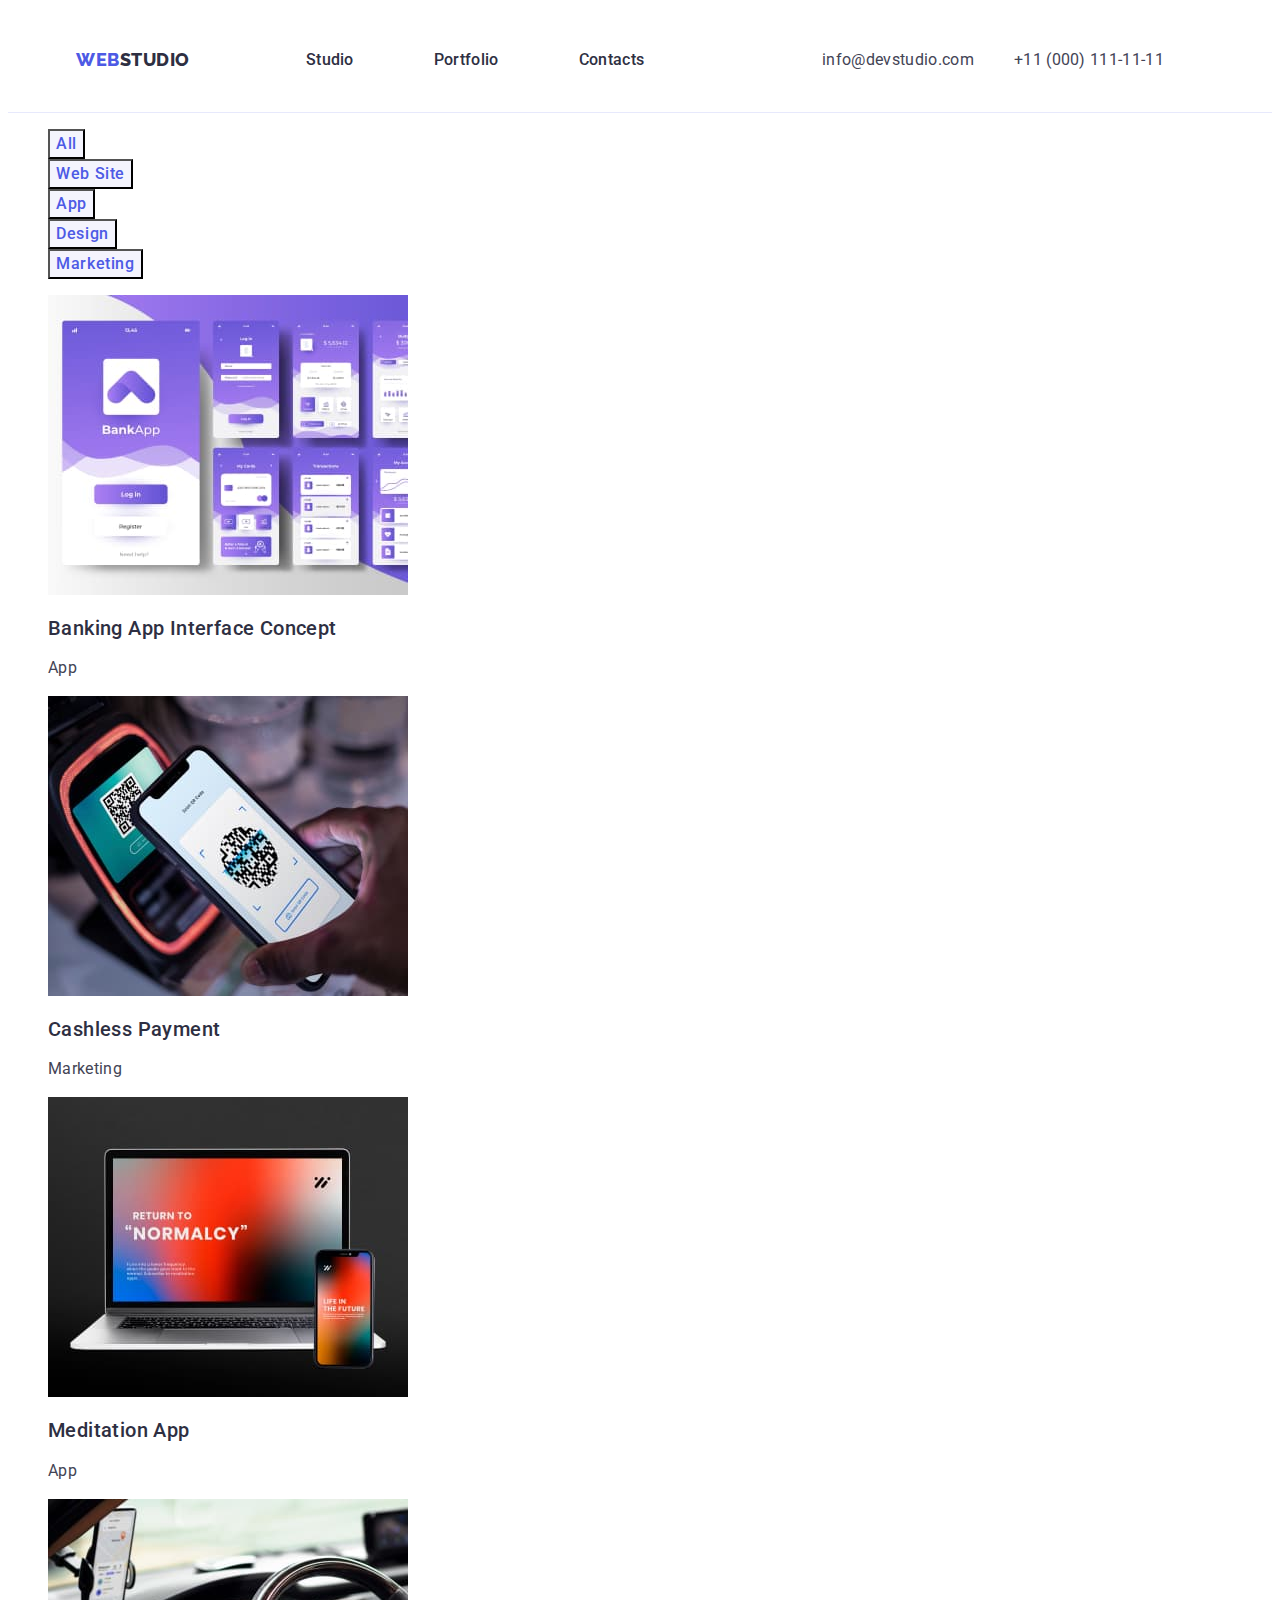
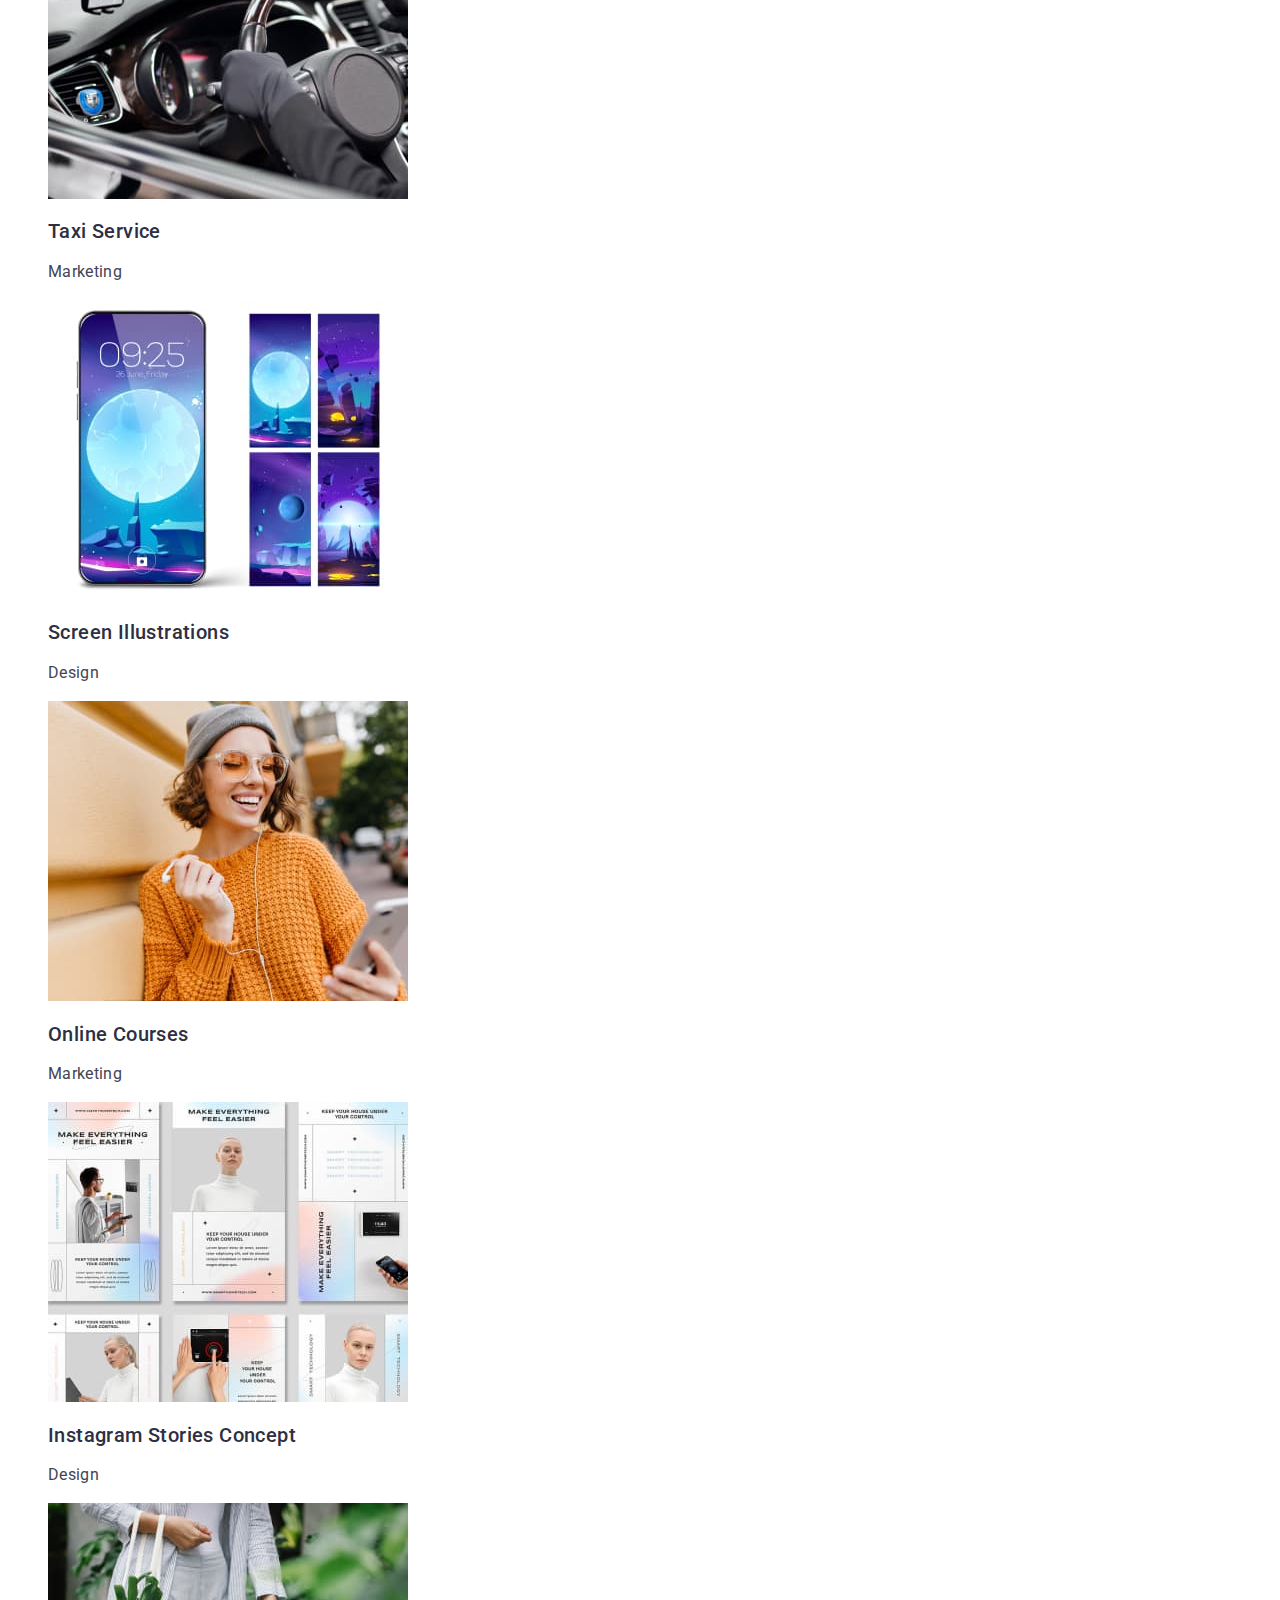
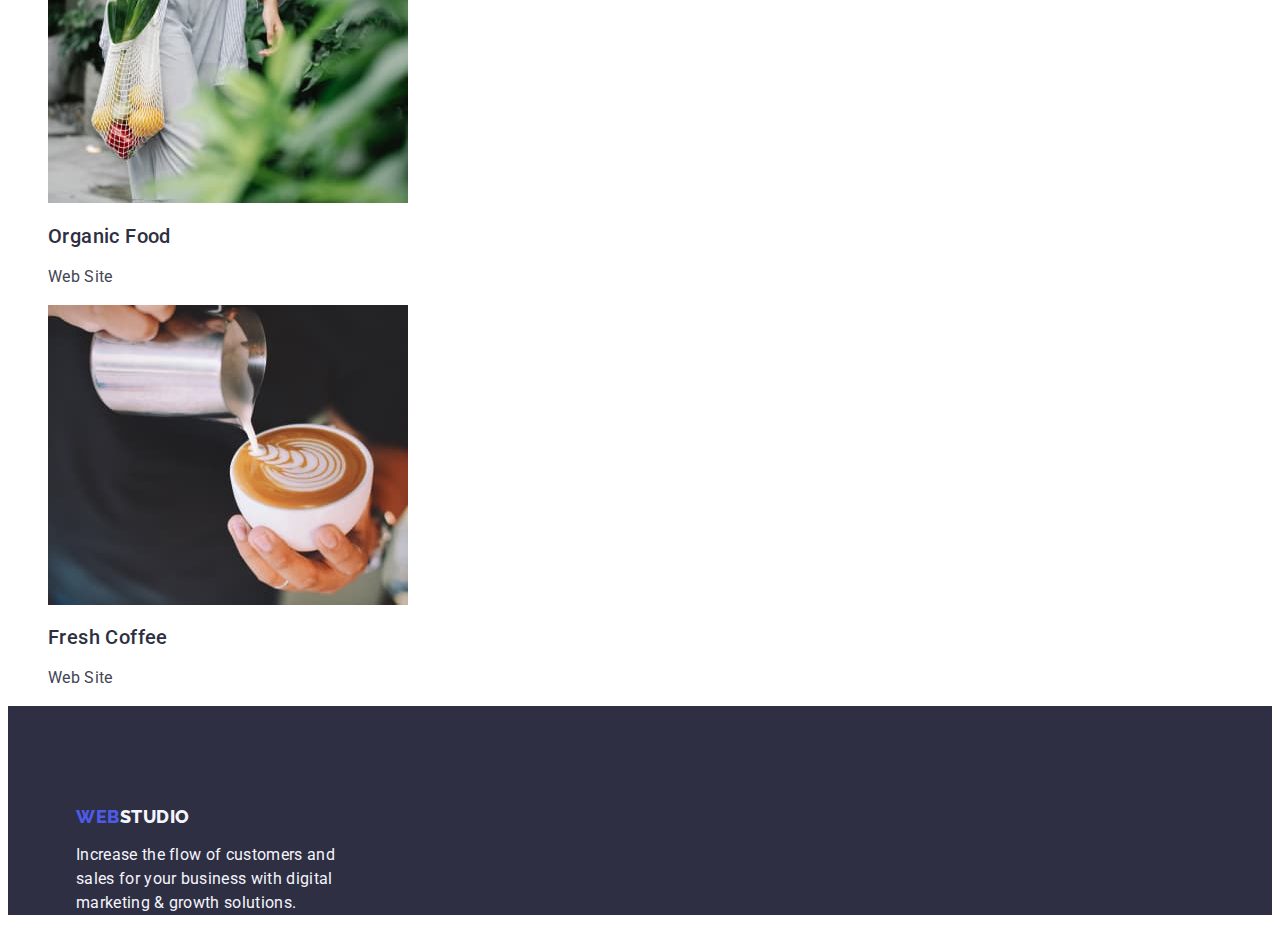
==== portfolio.html @ ca42ccff "main udp" ====
<!DOCTYPE html>
<html lang="en">
  <head>
    <meta charset="UTF-8" />
    <meta http-equiv="X-UA-Compatible" content="IE=edge" />
    <meta name="viewport" content="width=device-width, initial-scale=1.0" />
    <title>Document</title>
    <!-- Font sizes -->
    <link rel="preconnect" href="https://fonts.googleapis.com" />
    <link rel="preconnect" href="https://fonts.gstatic.com" crossorigin />
    <link
      href="https://fonts.googleapis.com/css2?family=Montserrat:wght@400;700&family=Raleway:wght@800&family=Roboto:wght@400;500;700&display=swap"
      rel="stylesheet"
    />

    <link rel="stylesheet" href="./css/styles.css" />
  </head>
  <body>
    <!-- Header -->
    <header class="header">
      <div class="header-container container">
        <nav class="menu-nav list">
          <a class="logo link" href="./index.html"> Web<span class="logo-header">Studio</span></a>
          <ul class="header-list list">
            <li class="header-nav-item">
              <a class="header-menu-link link" href="./index.html">Studio</a>
            </li>
            <li class="header-nav-item">
              <a class="header-menu-link link" href="./portfolio.html">Portfolio</a>
            </li>
            <li class="header-nav-item">
              <a class="header-menu-link link" href="">Contacts</a>
            </li>
          </ul>
        </nav>
        <address class="address">
          <ul class="address-list list">
            <li class="contact-item">
              <a class="header-link link" href="mailto:info@devstudio.com">info@devstudio.com</a>
            </li>
            <li class="contact-item">
              <a class="header-link link" href="tel:+110001111111">+11 (000) 111-11-11</a>
            </li>
          </ul>
        </address>
      </div>
    </header>
    <!-- Filters -->
    <main>
      <section class="filters">
        <h1 hidden>Filters Portfolio</h1>
        <ul class="button-list list">
          <li><button class="filer-button" type="button">All</button></li>
          <li><button class="filer-button" type="button">Web Site</button></li>
          <li><button class="filer-button" type="button">App</button></li>
          <li><button class="filer-button" type="button">Design</button></li>
          <li><button class="filer-button" type="button">Marketing</button></li>
        </ul>

        <ul class="portfolio list">
          <li class="portfolio link">
            <a class="portfolio-item link">
              <img src="./images/portfolio/banking.jpg" alt="banking" width="360" height="300" />
              <h2 class="about-header">Banking App Interface Concept</h2>
              <p class="body-text">App</p>
            </a>
          </li>
          <li class="portfolio link">
            <a class="portfolio-item link">
              <img src="./images/portfolio/cashless.jpg" alt="cashless" width="360" height="300" />
              <h2 class="about-header">Cashless Payment</h2>
              <p class="body-text">Marketing</p>
            </a>
          </li>
          <li class="portfolio link">
            <a class="portfolio-item link">
              <img src="./images/portfolio/meditation.jpg" alt="meditation" width="360" height="300" />
              <h2 class="about-header">Meditation App</h2>
              <p class="body-text">App</p>
            </a>
          </li>
          <li class="portfolio link">
            <a class="portfolio-item link">
              <img src="./images/portfolio/taxi1.jpg" alt="taxi" width="360" height="300" />
              <h2 class="about-header">Taxi Service</h2>
              <p class="body-text">Marketing</p>
            </a>
          </li>
          <li class="portfolio link">
            <a class="portfolio-item link">
              <img src="./images/portfolio/screen1.jpg" alt="screen" width="360" height="300" />
              <h2 class="about-header">Screen Illustrations</h2>
              <p class="body-text">Design</p>
            </a>
          </li>
          <li class="portfolio link">
            <a class="portfolio-item link">
              <img src="./images/portfolio/online1.jpg" alt="onliine" width="360" height="300" />
              <h2 class="about-header">Online Courses</h2>
              <p class="body-text">Marketing</p>
            </a>
          </li>
          <li class="portfolio link">
            <a class="portfolio-item link">
              <img src="./images/portfolio/instagram1.jpg" alt="instagram" width="360" height="300" />
              <h2 class="about-header">Instagram Stories Concept</h2>
              <p class="body-text">Design</p>
            </a>
          </li>
          <li class="portfolio link">
            <a class="portfolio-item link">
              <img src="./images/portfolio/organic1.jpg" alt="organic" width="360" height="300" />
              <h2 class="about-header">Organic Food</h2>
              <p class="body-text">Web Site</p>
            </a>
          </li>
          <li class="portfolio link">
            <a class="portfolio-item link">
              <img src="./images/portfolio/fresh1.jpg" alt="fresh" width="360" height="300" />
              <h2 class="about-header">Fresh Coffee</h2>
              <p class="body-text">Web Site</p>
            </a>
          </li>
        </ul>
      </section>
    </main>
    <!-- Footer -->
    <footer class="page-footer">
      <div class="container">
        <a class="logo link" href="./index.html"> Web<span class="logo-footer">Studio</span></a>
        <p class="footer-text">
          Increase the flow of customers and sales for your business with digital marketing & growth solutions.
        </p>
      </div>
    </footer>
  </body>
</html>
---- css/styles.css ----
:root {
  /* Fonts */

  /* Colors */
  --ctas-links-color: #4d5ae5;
  --ctas-color: #404bbf;
  --overlays-color: #2e2f42;
  --valid-fields-color: #31d0aa;
  --body-text-color: #434455;
  --helper-text-color: #8e8f99;
  --subtle-background-color: #e7e9fc;
  --color-cloud: #f4f4fd;
  --background-color: #ffffff;
  --modal-background-color: #fcfcfc;

  /* Others */
}

body {
  font-family: "Roboto", sans-serif;
  color: #434455;
  background-color: #ffffff;
}

*,
*::before,
*::after {
  box-sizing: border-box;
  
.container {
  width: 1158px;
  padding-left: 15px;
  padding-right: 15px;
  margin: 0 auto;
}

/* Header styles */

.header {
  border-bottom: 1px solid #e7e9fc;
}

.header-container {
  display: flex;
  align-items: center;
}
/* .visually-hidden {
  position: absolute;
  width: 1px;
  height: 1px;
  margin: -1px;
  border: 0;
  padding: 0;

  white-space: nowrap;
  clip-path: inset(100%);
  clip: rect(0 0 0 0);
  overflow: hidden;
} */

.header-list {
  list-style: none;
  display: flex;
  gap: 40px;
}
.header-nav-item {
  padding-top: 24px;
  padding-bottom: 24px;
  margin-right: 40px;
}
.contact-item {
  padding-top: 24px;
  padding-bottom: 24px;
  margin-right: 40px;
}
/* .address-list {
  list-style: none;
} */
.link {
  text-decoration: none;
}

.header-link:hover,
.header-link:focus {
  color: var(--ctas-color);
}

.header-nav-item .header-menu-link:hover,
.header-nav-item .header-menu-link:focus {
  color: var(--ctas-color);
}

.address .address-list {
  list-style: none;
  color: var(--overlays-color);
  display: flex;
}

.address {
  font-style: normal;
}

.header-link {
  font-family: "Roboto";
  font-style: normal;
  font-weight: 400;
  font-size: 16px;
  line-height: 1.5;
  letter-spacing: 0.02em;
  color: var(--body-text-color);
}

.logo-header {
  color: var(--overlays-color);
  font-family: "Raleway";
  font-weight: 800;
  font-size: 18px;
  line-height: 1.17;
  letter-spacing: 0.03em;
  text-transform: uppercase;
}
.logo {
  font-family: "Raleway";
  font-weight: 800;
  font-size: 18px;
  line-height: 1.17;
  letter-spacing: 0.03em;
  text-transform: uppercase;
  color: var(--ctas-links-color);
  margin-right: 76px;
}

.header-menu-link {
  font-family: "Roboto";
  font-style: normal;
  font-weight: 500;
  font-size: 16px;
  line-height: 1.5;
  letter-spacing: 0.02em;
  color: var(--overlays-color);
}
.menu-nav {
  list-style: none;
  display: flex;
  margin-right: auto;
  align-items: center;
}
.header-menu-link {
  text-decoration: none;
}
/* Main */

.main-section {
  background: var(--overlays-color);
  padding: 188px 0;
  align-items: center;
}

.main-title {
  color: var(--background-color);
  font-family: var(--font-family);
  font-style: normal;
  font-weight: 700;
  font-size: 56px;
  line-height: 1.07;
  text-align: center;
  letter-spacing: 0.02em;
  max-width: 496px;
  margin-left: auto;
  margin-right: auto;
  margin-bottom: 48px;
}
.button-order {
  cursor: pointer;
  color: var(--background-color);
  background: var(--ctas-links-color);
  font-family: "Roboto", sans-serif;
  font-weight: 500;
  font-size: 16px;
  line-height: 1.5;
  align-items: center;
  letter-spacing: 0.04em;
  max-width: 169px;
  height: 56px;
  border-radius: 4px;
  display: block;
  border: none;
  margin: 0 auto;
  }

.button-order:hover,
.button-order:focus {
  color: var(--background-color);
  background-color: var(--ctas-color);
}

/* About styles */
.about-list {
  list-style: none;
}

.link {
  text-decoration: none;
}

.about-header {
  color: var(--overlays-color);
  font-size: 20px;
  font-family: "Roboto";
  font-weight: 500;
  font-style: normal;
  line-height: 1.2;
  text-transform: capitalize;
  letter-spacing: 0.02em;
}

.body-text {
  color: var(--body-text-color);
  font-size: 16px;
  font-family: "Roboto";
  font-weight: 400;
  font-style: normal;
  line-height: 1.5;
  letter-spacing: 0.02em;
}
.main-title {
  font-size: 56px;
  font-family: "Roboto";
  font-weight: 700;
  font-style: normal;
  line-height: 1.07;
  letter-spacing: 0.02em;
  text-decoration: none;
  text-transform: none;
  text-align: center;
}
.doing {
  color: var(--overlays-color);
  font-size: 36px;
  font-family: "Roboto";
  font-weight: 700;
  font-style: normal;
  line-height: 1.11;
  letter-spacing: 0.02em;
  text-align: center;
  text-decoration: none;
  text-transform: capitalize;
}
.team-title {
  color: var(--overlays-color);
  font-family: "Roboto";
  font-style: normal;
  font-weight: 700;
  font-size: 36px;
  line-height: 1.11;
  text-align: center;
  letter-spacing: 0.02em;
  text-transform: capitalize;
}
.team-header {
  color: var(--overlays-color);
  font-family: "Roboto";
  font-style: normal;
  font-weight: 500;
  font-size: 20px;
  line-height: 1.2;
  text-align: center;
  letter-spacing: 0.02em;
}
.team-list-card {
  background-color: var(--background-color);
}
.team-body-text {
  color: var(--body-text-color);
  font-size: 16px;
  font-family: "Roboto";
  font-weight: 400;
  font-style: normal;
  line-height: 1.5;
  letter-spacing: 0.02em;
  text-align: center;
}

.team {
  background-color: var(--color-cloud);
}
.doing-list {
  list-style: none;
}
.team-list {
  list-style: none;
  background: var(--background-color);
}
.button-list {
  list-style: none;
}
.portfolio-list {
  list-style: none;
}

/* Main Portfolio */

.filer-button {
  color: var(--ctas-links-color);
  background-color: var(--color-cloud);
  font-family: var(--font-family);
  font-style: normal;
  font-weight: 500;
  font-size: 16px;
  line-height: 1.5;
  text-align: center;
  letter-spacing: 0.04em;
  cursor: pointer;
}

.filer-button:hover,
.filer-button:focus {
  color: var(--background-color);
  background-color: var(--ctas-color);
}

.portfolio {
  list-style: none;
  text-decoration: none;
}

.about-header {
  color: var(--overlays-color);
  font-size: 20px;
  font-family: "Roboto";
  font-weight: 500;
  font-style: normal;
  line-height: 1.2;
  text-transform: capitalize;
  letter-spacing: 0.02em;
}
/* Footer styles */
.page-footer {
  background: var(--overlays-color);
  padding-top: 100px;
}
.logo link {
  text-decoration: none;
  display: inline-block;
  margin-bottom: 16px;
}
.logo-footer {
  color: var(--color-cloud);
  font-family: "Raleway", sans-serif;
  font-style: normal;
  font-weight: 800;
  font-size: 18px;
  line-height: 1.17;
  align-items: center;
  letter-spacing: 0.03em;
  text-transform: uppercase;
  text-decoration: none;
}
.logo {
  color: var(--ctas-links-color);
  font-family: "Raleway", sans-serif;
  font-style: normal;
  font-weight: 800;
  font-size: 18px;
  line-height: 1.17;
  align-items: center;
  letter-spacing: 0.03em;
  text-transform: uppercase;
  text-decoration: none;
}
.footer-text {
  color: var(--color-cloud);
  font-family: "Roboto";
  font-style: normal;
  font-weight: 400;
  font-size: 16px;
  line-height: 1.5;
  letter-spacing: 0.02em;
  text-decoration: none;
  max-width: 264px;
}
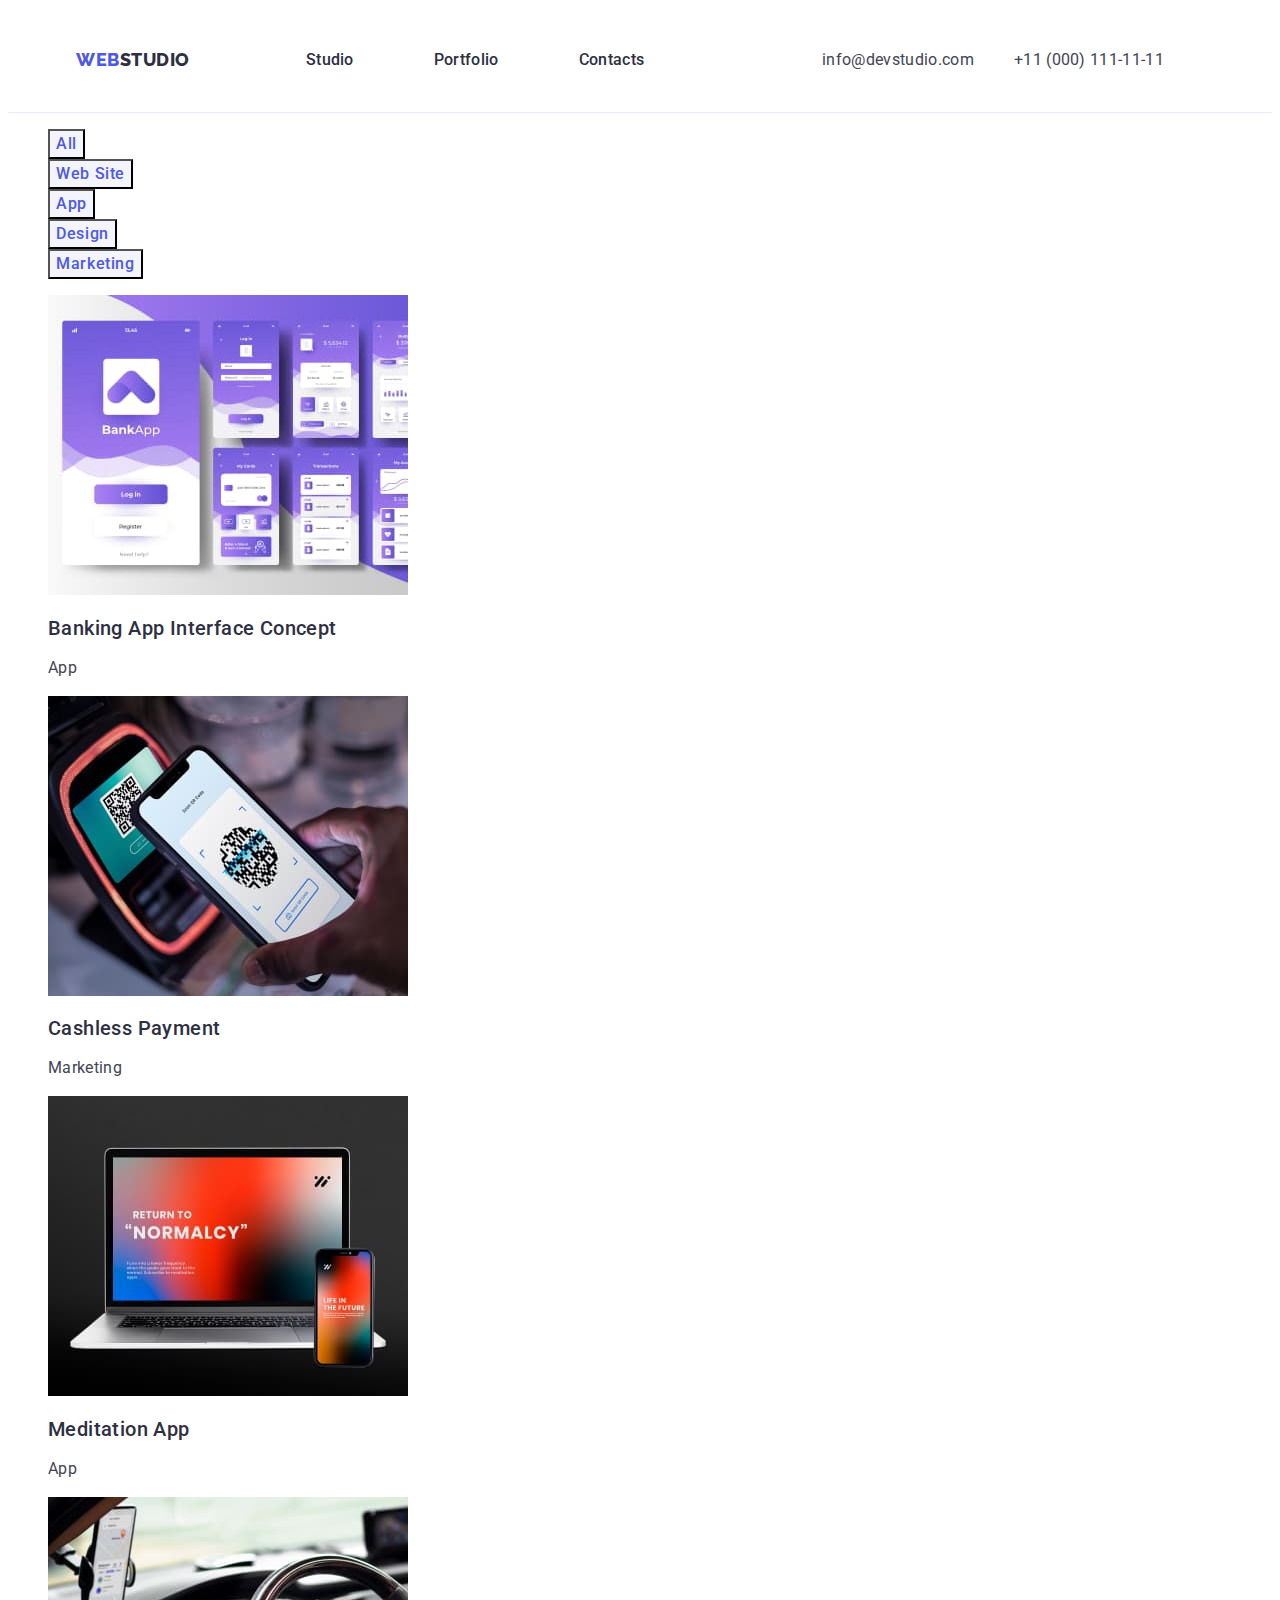
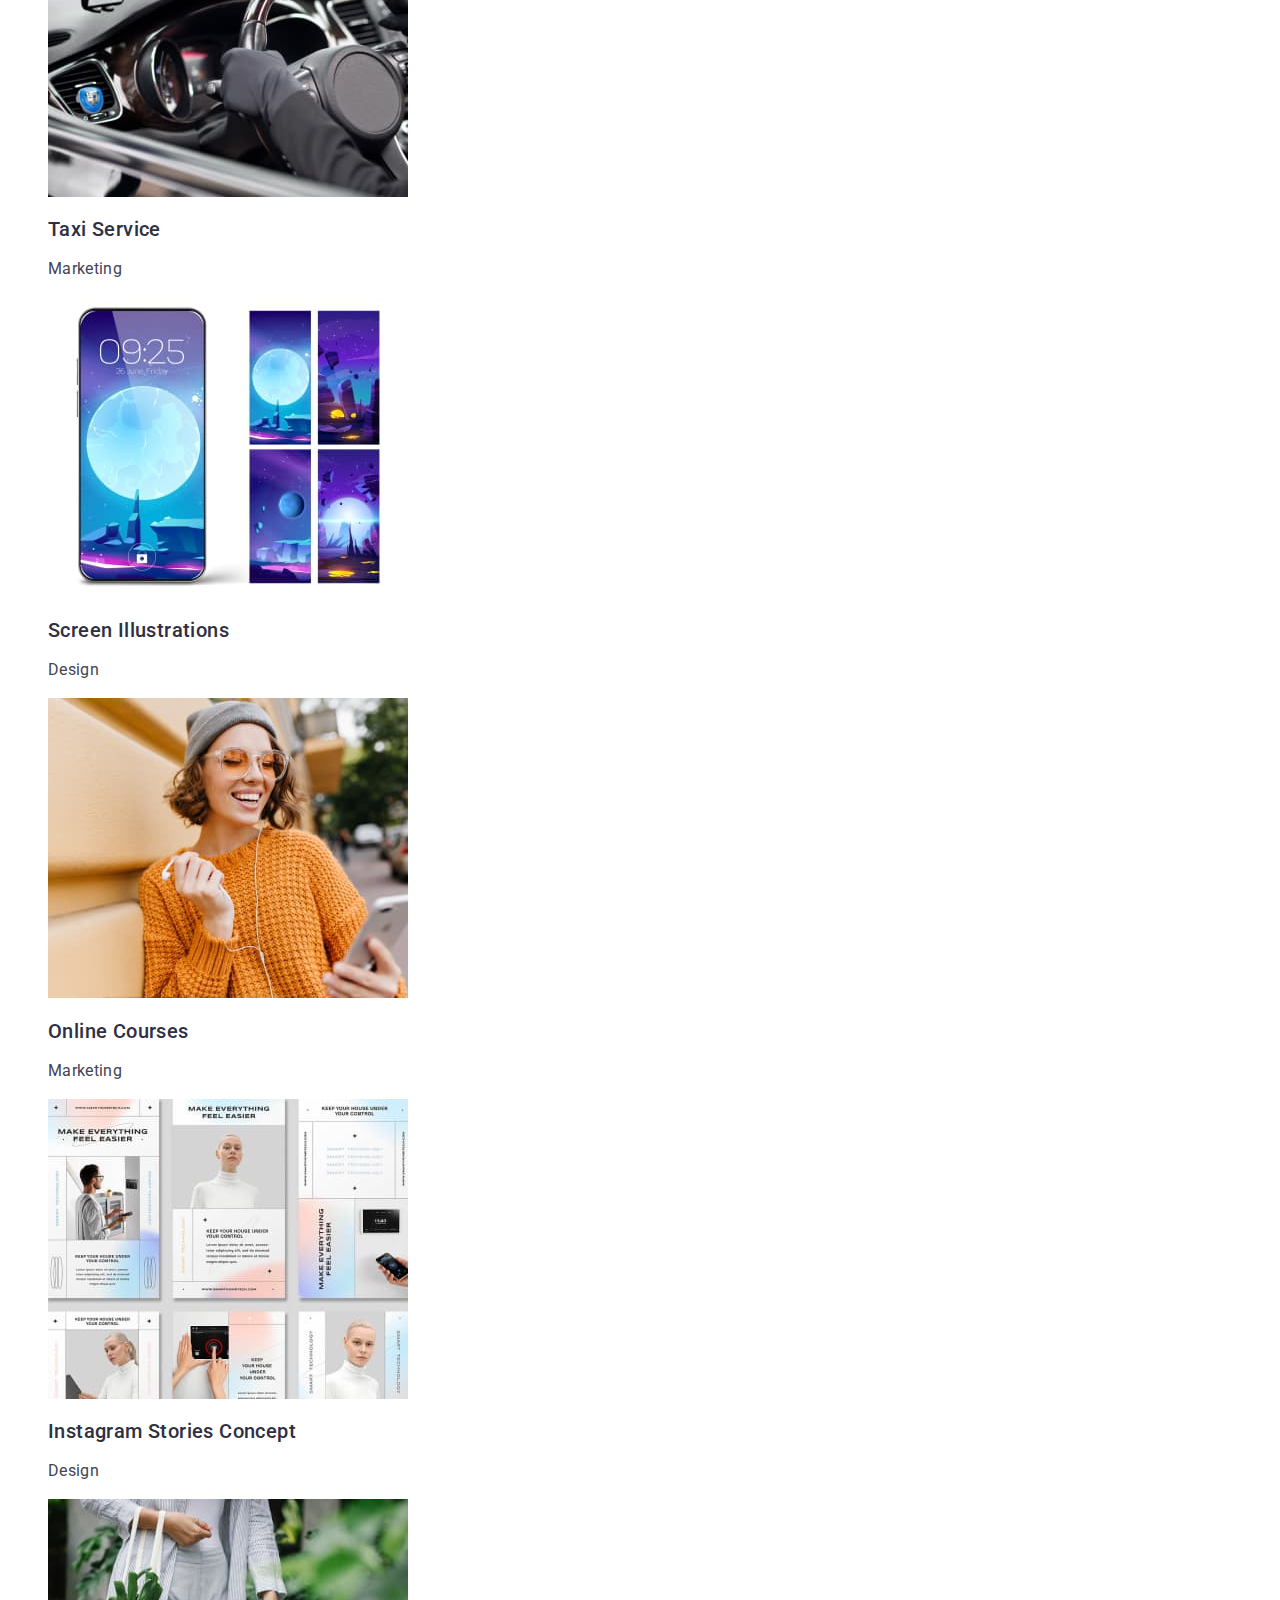
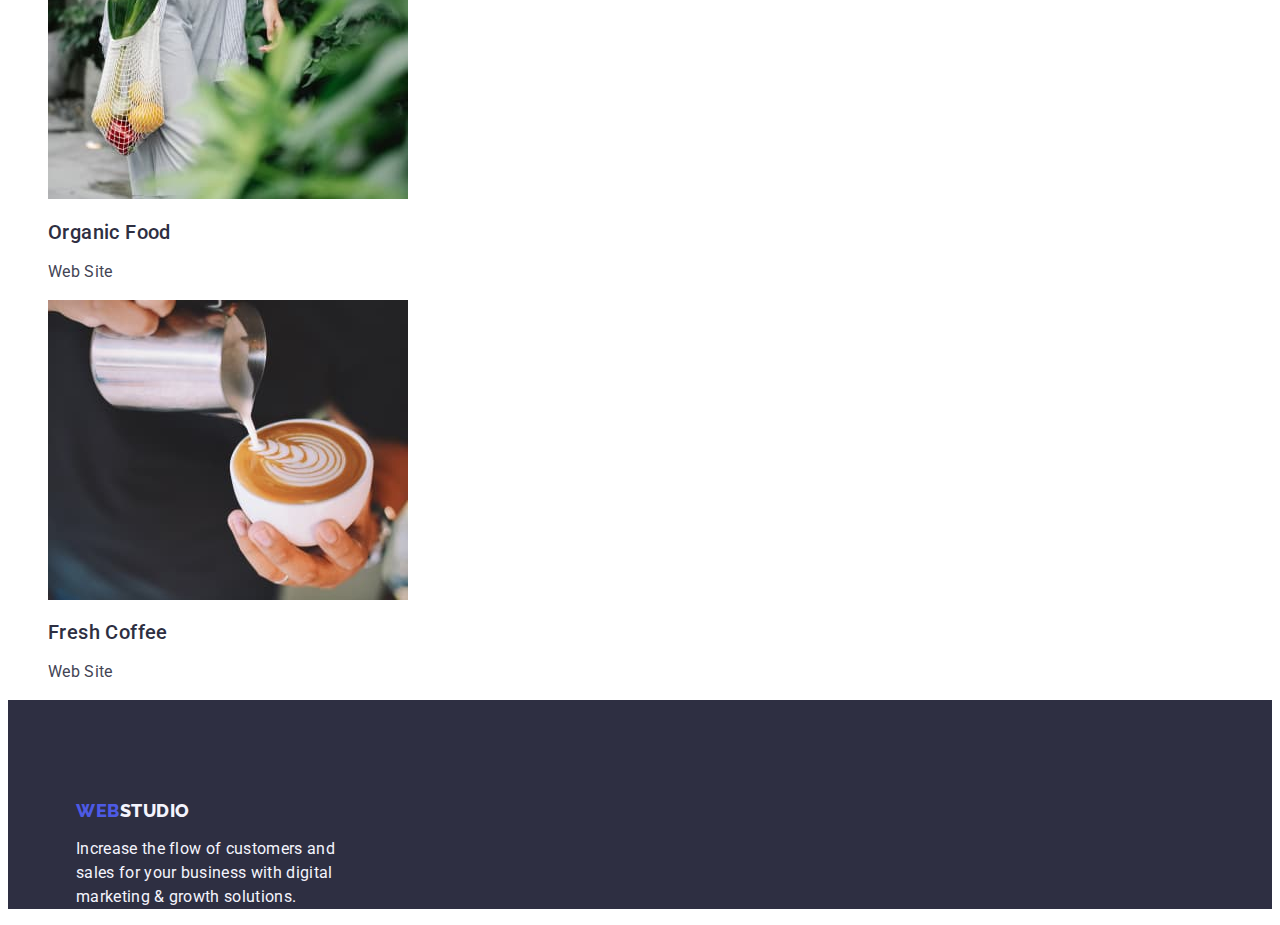
==== commit 5bd67640: "index upd" ====
--- a/portfolio.html
+++ b/portfolio.html
@@ -5,6 +5,7 @@
     <meta http-equiv="X-UA-Compatible" content="IE=edge" />
     <meta name="viewport" content="width=device-width, initial-scale=1.0" />
     <title>Document</title>
+    <link rel="stylesheet" href="node_modules/modern-normalize/modern-normalize.css" />
     <!-- Font sizes -->
     <link rel="preconnect" href="https://fonts.googleapis.com" />
     <link rel="preconnect" href="https://fonts.gstatic.com" crossorigin />
--- a/css/styles.css
+++ b/css/styles.css
@@ -26,7 +26,8 @@
 *::before,
 *::after {
   box-sizing: border-box;
-  
+}
+
 .container {
   width: 1158px;
   padding-left: 15px;
@@ -180,13 +181,13 @@
   line-height: 1.5;
   align-items: center;
   letter-spacing: 0.04em;
-  max-width: 169px;
+  min-width: 169px;
   height: 56px;
   border-radius: 4px;
   display: block;
   border: none;
   margin: 0 auto;
-  }
+}
 
 .button-order:hover,
 .button-order:focus {
@@ -195,8 +196,21 @@
 }
 
 /* About styles */
+
+.about {
+  padding: 120px 0;
+  align-items: center;
+}
+
 .about-list {
   list-style: none;
+  display: flex;
+  gap: 24px;
+  align-items: center;
+}
+
+.about-link {
+  width: calc ((100%-72px)/4);
 }
 
 .link {
@@ -212,6 +226,7 @@
   line-height: 1.2;
   text-transform: capitalize;
   letter-spacing: 0.02em;
+  margin-bottom: 8px;
 }
 
 .body-text {
@@ -234,18 +249,7 @@
   text-transform: none;
   text-align: center;
 }
-.doing {
-  color: var(--overlays-color);
-  font-size: 36px;
-  font-family: "Roboto";
-  font-weight: 700;
-  font-style: normal;
-  line-height: 1.11;
-  letter-spacing: 0.02em;
-  text-align: center;
-  text-decoration: none;
-  text-transform: capitalize;
-}
+
 .team-title {
   color: var(--overlays-color);
   font-family: "Roboto";
@@ -270,6 +274,7 @@
 .team-list-card {
   background-color: var(--background-color);
 }
+
 .team-body-text {
   color: var(--body-text-color);
   font-size: 16px;
@@ -283,10 +288,46 @@
 
 .team {
   background-color: var(--color-cloud);
+  padding: 120px 0;
+  align-items: center;
+}
+.team-list {
+  display: flex;
+  gap: 24px;
+}
+
+/* Doing section */
+.doing {
+  padding: 120px 0;
+  align-items: center;
+}
+
+.doing-title {
+  color: var(--overlays-color);
+  font-size: 36px;
+  font-family: "Roboto";
+  font-weight: 700;
+  font-style: normal;
+  line-height: 1.11;
+  letter-spacing: 0.02em;
+  text-align: center;
+  text-decoration: none;
+  text-transform: capitalize;
+  align-items: center;
 }
 .doing-list {
   list-style: none;
-}
+  display: flex;
+  gap: 24px;
+  align-items: center;
+}
+
+.doing-link {
+  width: calc ((100%-72px)/3);
+}
+
+/* Our Team section */
+
 .team-list {
   list-style: none;
   background: var(--background-color);
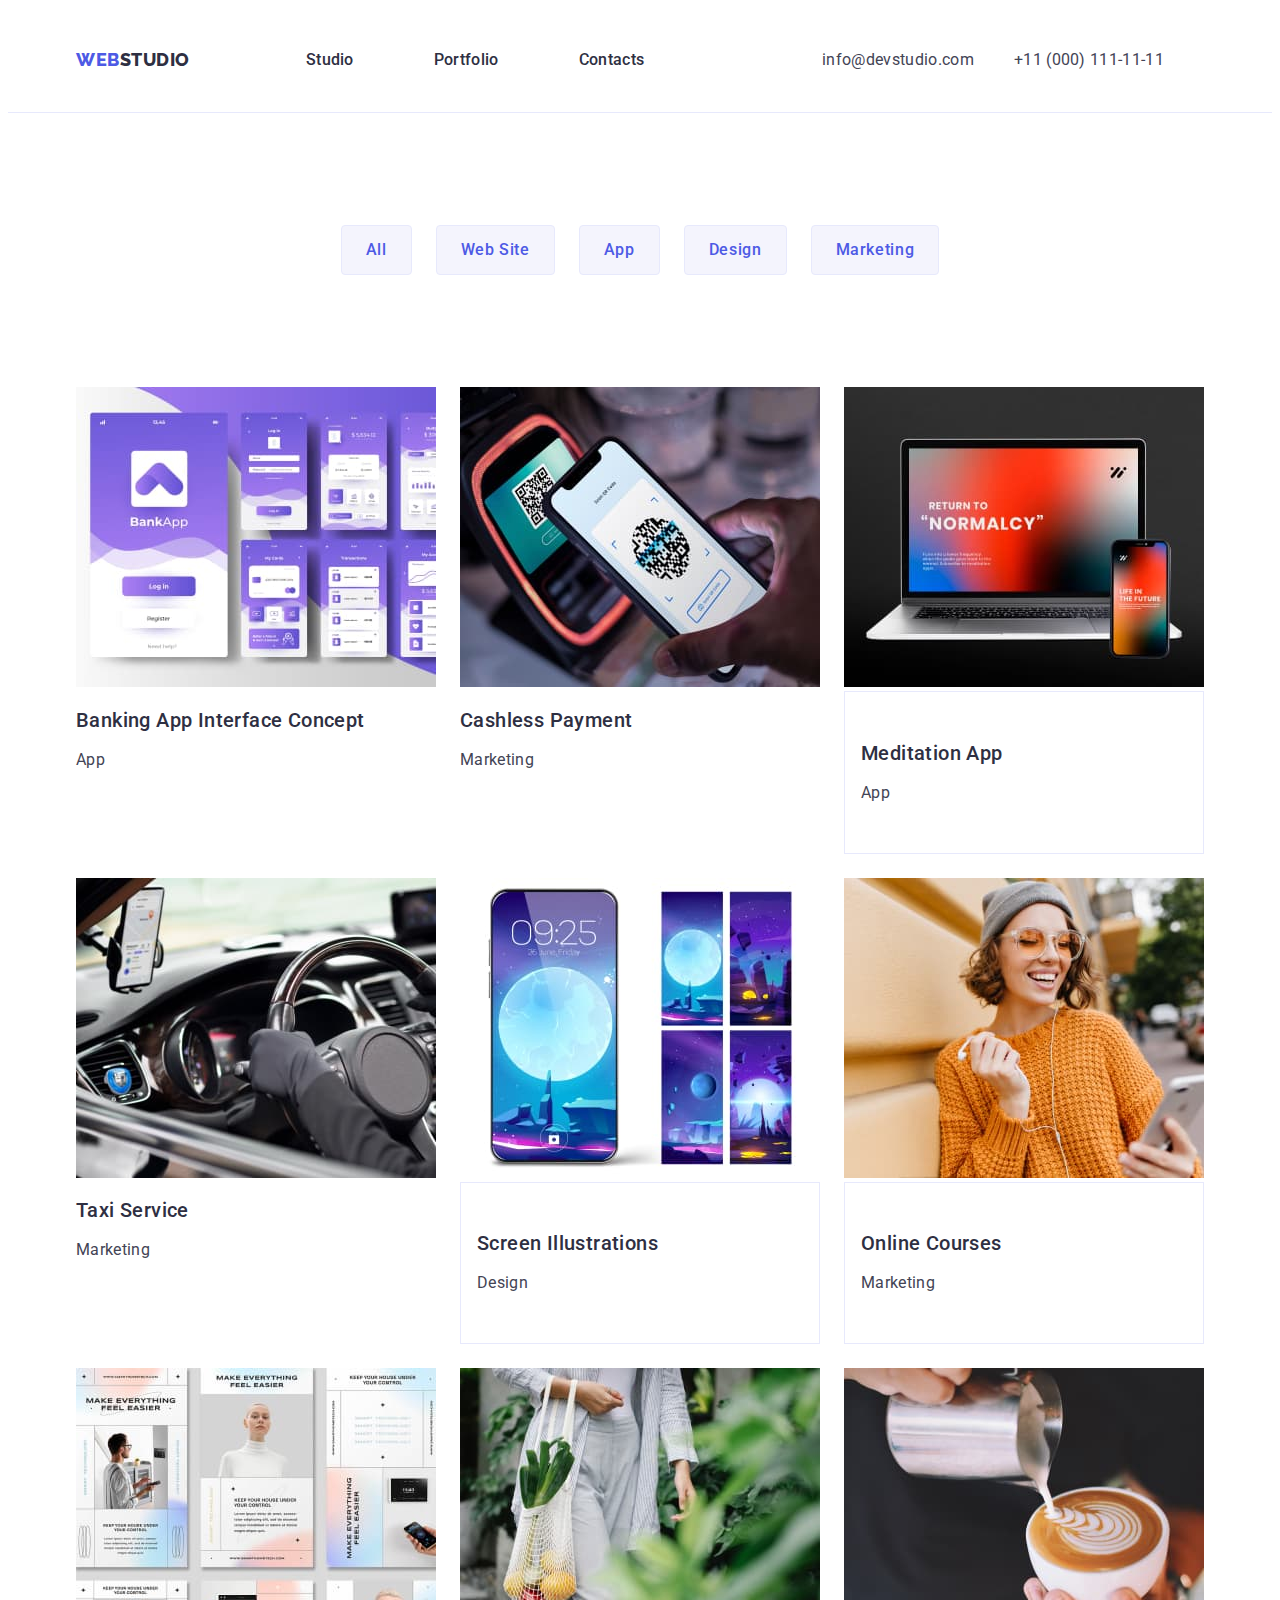
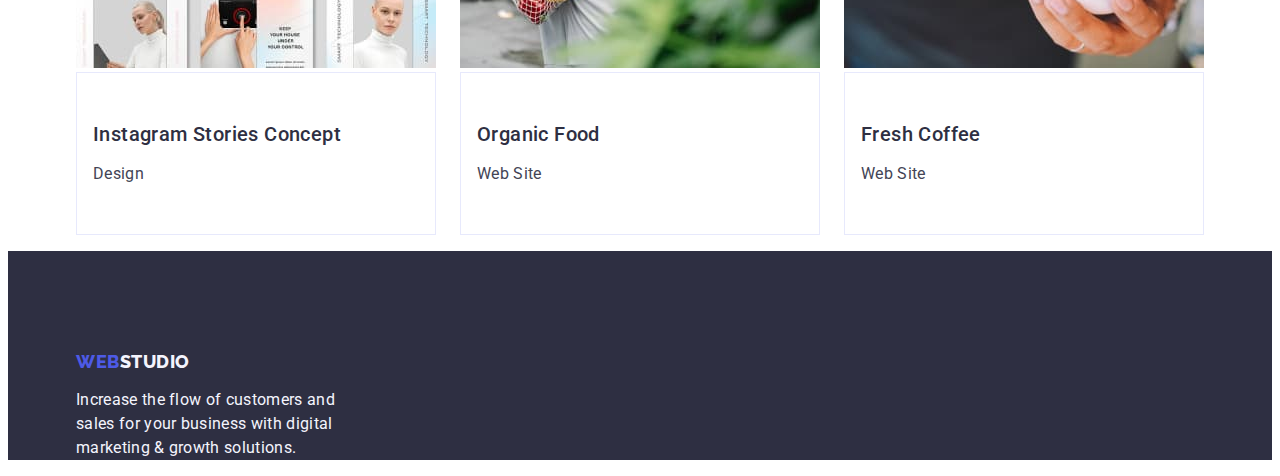
==== commit c3102de4: "portfolio upd" ====
--- a/portfolio.html
+++ b/portfolio.html
@@ -49,80 +49,99 @@
     <!-- Filters -->
     <main>
       <section class="filters">
-        <h1 hidden>Filters Portfolio</h1>
-        <ul class="button-list list">
-          <li><button class="filer-button" type="button">All</button></li>
-          <li><button class="filer-button" type="button">Web Site</button></li>
-          <li><button class="filer-button" type="button">App</button></li>
-          <li><button class="filer-button" type="button">Design</button></li>
-          <li><button class="filer-button" type="button">Marketing</button></li>
-        </ul>
-
-        <ul class="portfolio list">
-          <li class="portfolio link">
-            <a class="portfolio-item link">
-              <img src="./images/portfolio/banking.jpg" alt="banking" width="360" height="300" />
-              <h2 class="about-header">Banking App Interface Concept</h2>
-              <p class="body-text">App</p>
-            </a>
-          </li>
-          <li class="portfolio link">
-            <a class="portfolio-item link">
-              <img src="./images/portfolio/cashless.jpg" alt="cashless" width="360" height="300" />
-              <h2 class="about-header">Cashless Payment</h2>
-              <p class="body-text">Marketing</p>
-            </a>
-          </li>
-          <li class="portfolio link">
-            <a class="portfolio-item link">
-              <img src="./images/portfolio/meditation.jpg" alt="meditation" width="360" height="300" />
-              <h2 class="about-header">Meditation App</h2>
-              <p class="body-text">App</p>
-            </a>
-          </li>
-          <li class="portfolio link">
-            <a class="portfolio-item link">
-              <img src="./images/portfolio/taxi1.jpg" alt="taxi" width="360" height="300" />
-              <h2 class="about-header">Taxi Service</h2>
-              <p class="body-text">Marketing</p>
-            </a>
-          </li>
-          <li class="portfolio link">
-            <a class="portfolio-item link">
-              <img src="./images/portfolio/screen1.jpg" alt="screen" width="360" height="300" />
-              <h2 class="about-header">Screen Illustrations</h2>
-              <p class="body-text">Design</p>
-            </a>
-          </li>
-          <li class="portfolio link">
-            <a class="portfolio-item link">
-              <img src="./images/portfolio/online1.jpg" alt="onliine" width="360" height="300" />
-              <h2 class="about-header">Online Courses</h2>
-              <p class="body-text">Marketing</p>
-            </a>
-          </li>
-          <li class="portfolio link">
-            <a class="portfolio-item link">
-              <img src="./images/portfolio/instagram1.jpg" alt="instagram" width="360" height="300" />
-              <h2 class="about-header">Instagram Stories Concept</h2>
-              <p class="body-text">Design</p>
-            </a>
-          </li>
-          <li class="portfolio link">
-            <a class="portfolio-item link">
-              <img src="./images/portfolio/organic1.jpg" alt="organic" width="360" height="300" />
-              <h2 class="about-header">Organic Food</h2>
-              <p class="body-text">Web Site</p>
-            </a>
-          </li>
-          <li class="portfolio link">
-            <a class="portfolio-item link">
-              <img src="./images/portfolio/fresh1.jpg" alt="fresh" width="360" height="300" />
-              <h2 class="about-header">Fresh Coffee</h2>
-              <p class="body-text">Web Site</p>
-            </a>
-          </li>
-        </ul>
+        <div class="container">
+          <h1 hidden>Filters Portfolio</h1>
+          <ul class="button-list list">
+            <li><button class="filter-button" type="button">All</button></li>
+            <li><button class="filter-button" type="button">Web Site</button></li>
+            <li><button class="filter-button" type="button">App</button></li>
+            <li><button class="filter-button" type="button">Design</button></li>
+            <li><button class="filter-button" type="button">Marketing</button></li>
+          </ul>
+          <div class="project-cards">
+            <ul class="portfolio-list">
+              <li class="portfolio link">
+                <a class="portfolio-item link">
+                  <img src="./images/portfolio/banking.jpg" alt="banking" width="360" height="300" />
+                  <div>
+                    <h2 class="about-header">Banking App Interface Concept</h2>
+                    <p class="body-text">App</p>
+                  </div>
+                </a>
+              </li>
+              <li class="portfolio link">
+                <a class="portfolio-item link">
+                  <img src="./images/portfolio/cashless.jpg" alt="cashless" width="360" height="300" />
+                  <div>
+                    <h2 class="about-header">Cashless Payment</h2>
+                    <p class="body-text">Marketing</p>
+                  </div>
+                </a>
+              </li>
+              <li class="portfolio link">
+                <a class="portfolio-item link">
+                  <img src="./images/portfolio/meditation.jpg" alt="meditation" width="360" height="300" />
+                  <div class="portfolio-project-content">
+                    <h2 class="about-header">Meditation App</h2>
+                    <p class="body-text">App</p>
+                  </div>
+                </a>
+              </li>
+              <li class="portfolio link">
+                <a class="portfolio-item link">
+                  <img src="./images/portfolio/taxi1.jpg" alt="taxi" width="360" height="300" />
+                  <h2 class="about-header">Taxi Service</h2>
+                  <p class="body-text">Marketing</p>
+                </a>
+              </li>
+              <li class="portfolio link">
+                <a class="portfolio-item link">
+                  <img src="./images/portfolio/screen1.jpg" alt="screen" width="360" height="300" />
+                  <div class="portfolio-project-content">
+                    <h2 class="about-header">Screen Illustrations</h2>
+                    <p class="body-text">Design</p>
+                  </div>
+                </a>
+              </li>
+              <li class="portfolio link">
+                <a class="portfolio-item link">
+                  <img src="./images/portfolio/online1.jpg" alt="onliine" width="360" height="300" />
+                  <div class="portfolio-project-content">
+                    <h2 class="about-header">Online Courses</h2>
+                    <p class="body-text">Marketing</p>
+                  </div>
+                </a>
+              </li>
+              <li class="portfolio link">
+                <a class="portfolio-item link">
+                  <img src="./images/portfolio/instagram1.jpg" alt="instagram" width="360" height="300" />
+                  <div class="portfolio-project-content">
+                    <h2 class="about-header">Instagram Stories Concept</h2>
+                    <p class="body-text">Design</p>
+                  </div>
+                </a>
+              </li>
+              <li class="portfolio link">
+                <a class="portfolio-item link">
+                  <img src="./images/portfolio/organic1.jpg" alt="organic" width="360" height="300" />
+                  <div class="portfolio-project-content">
+                    <h2 class="about-header">Organic Food</h2>
+                    <p class="body-text">Web Site</p>
+                  </div>
+                </a>
+              </li>
+              <li class="portfolio link">
+                <a class="portfolio-item link">
+                  <img src="./images/portfolio/fresh1.jpg" alt="fresh" width="360" height="300" />
+                  <div class="portfolio-project-content">
+                    <h2 class="about-header">Fresh Coffee</h2>
+                    <p class="body-text">Web Site</p>
+                  </div>
+                </a>
+              </li>
+            </ul>
+          </div>
+        </div>
       </section>
     </main>
     <!-- Footer -->
--- a/css/styles.css
+++ b/css/styles.css
@@ -334,14 +334,30 @@
 }
 .button-list {
   list-style: none;
+  display: flex;
+  flex-direction: row;
+  justify-content: center;
+  padding: 96px;
+  gap: 24px;
 }
 .portfolio-list {
   list-style: none;
+  display: flex;
+  flex-wrap: wrap;
+  flex-direction: row;
+  align-items: flex-start;
+  padding: 0px;
+  gap: 24px;
 }
 
 /* Main Portfolio */
 
-.filer-button {
+.project-cards {
+  margin: 0 auto;
+  width: 1158px;
+}
+
+.filter-button {
   color: var(--ctas-links-color);
   background-color: var(--color-cloud);
   font-family: var(--font-family);
@@ -352,10 +368,21 @@
   text-align: center;
   letter-spacing: 0.04em;
   cursor: pointer;
-}
-
-.filer-button:hover,
-.filer-button:focus {
+  display: flex;
+  flex-direction: row;
+  justify-content: center;
+  align-items: center;
+  padding: 12px 24px;
+  border: 1px solid #e7e9fc;
+  border-radius: 4px;
+}
+
+.filter-button:not(:last-child) {
+  margin-right: 24px;
+}
+
+.filter-button:hover,
+.filter-button:focus {
   color: var(--background-color);
   background-color: var(--ctas-color);
 }
@@ -363,6 +390,11 @@
 .portfolio {
   list-style: none;
   text-decoration: none;
+}
+
+.portfolio-project-content {
+  padding: 32px 16px;
+  border: 1px solid var(--subtle-background-color);
 }
 
 .about-header {
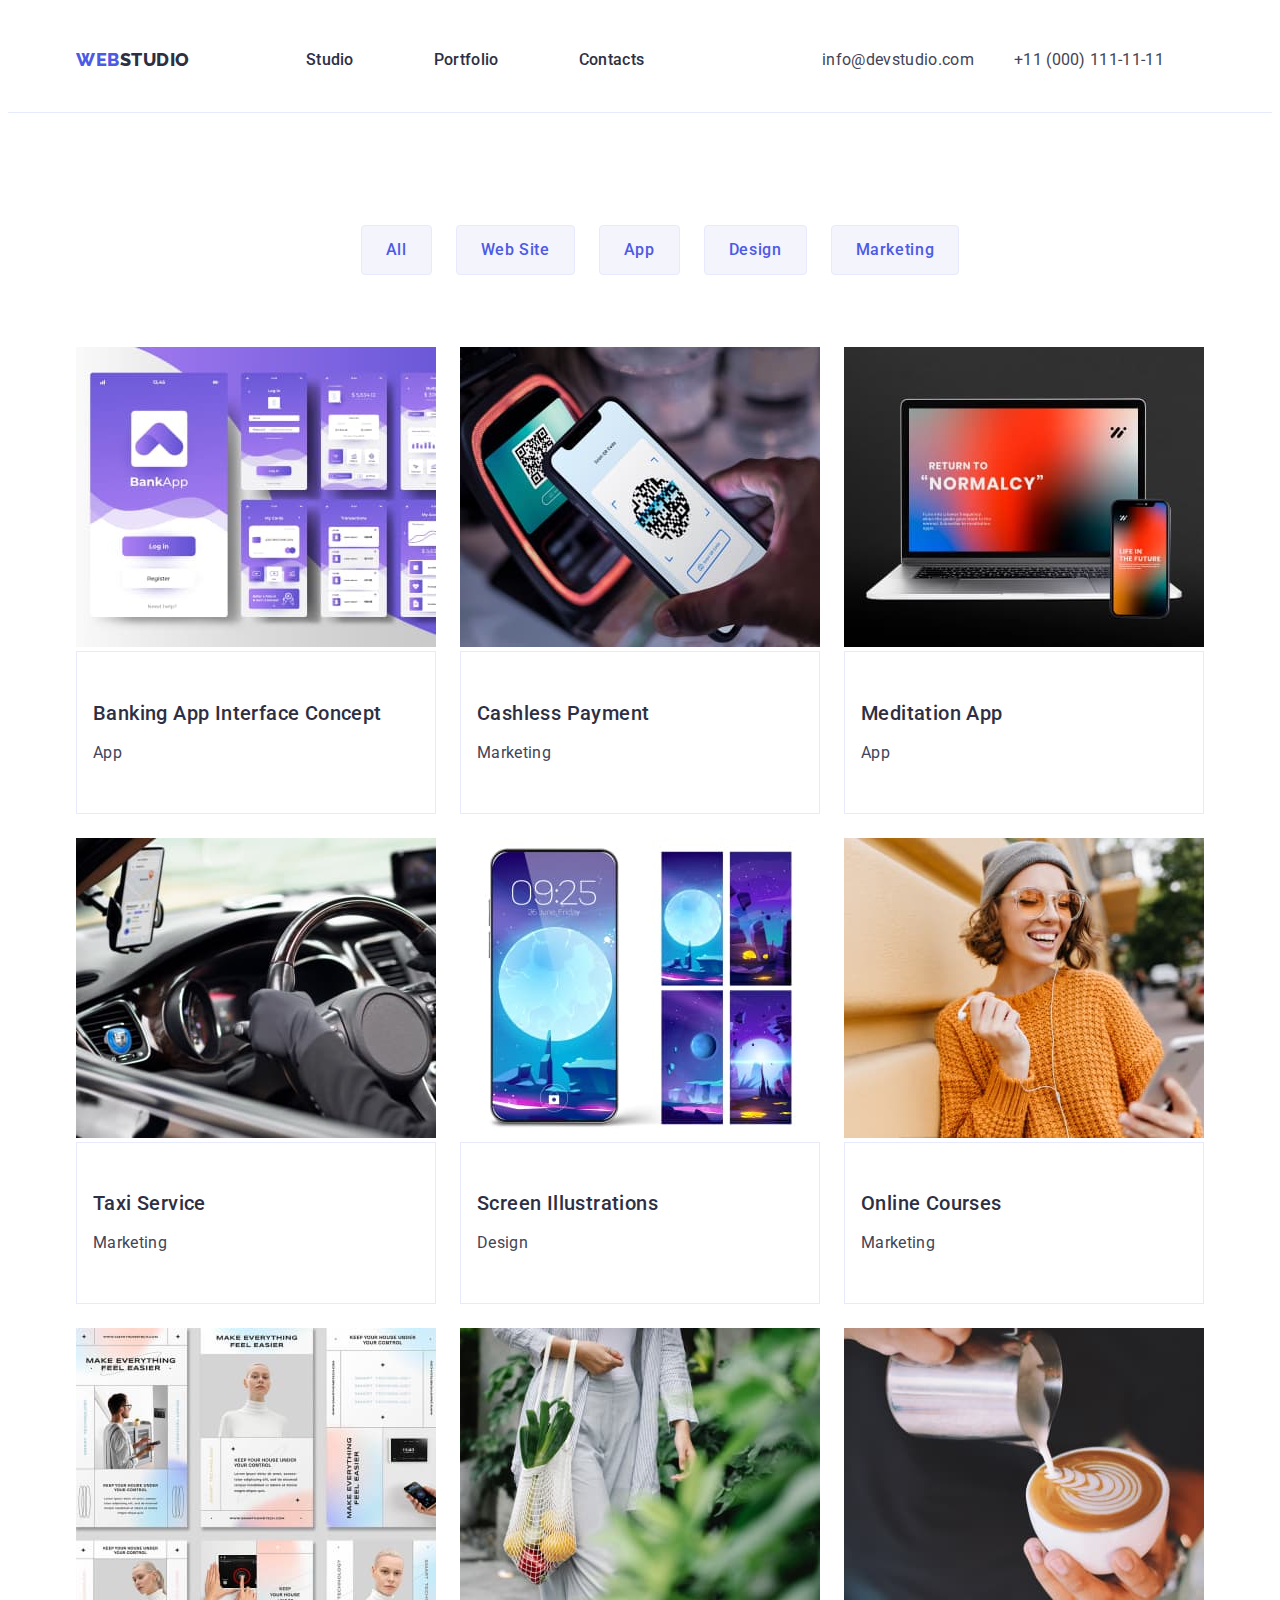
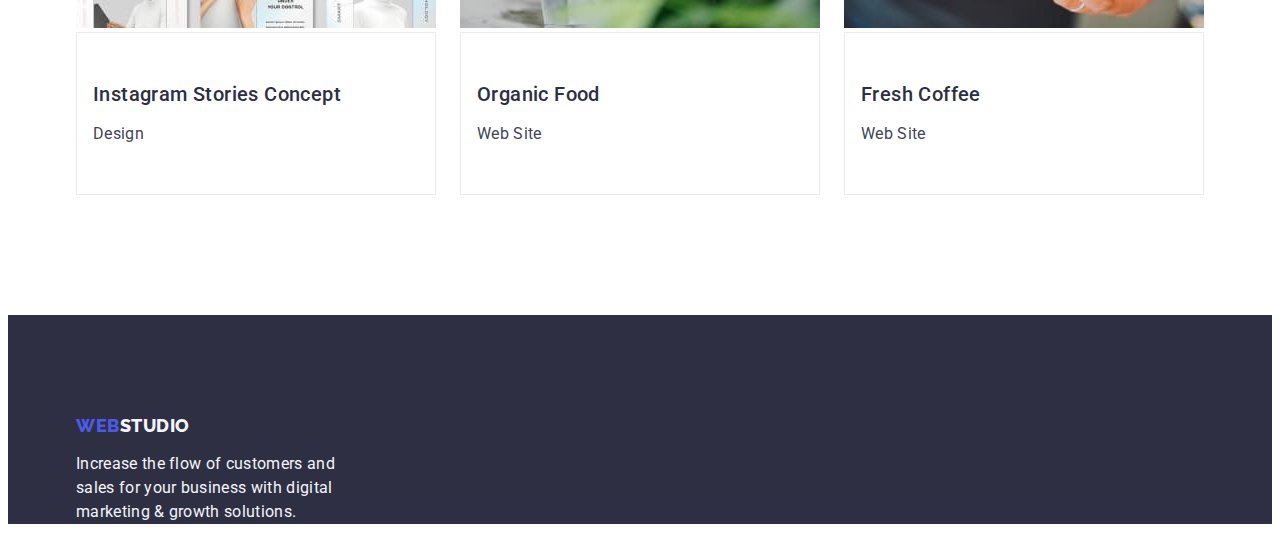
==== commit 4cf350e7: "portfolio upd" ====
--- a/portfolio.html
+++ b/portfolio.html
@@ -63,16 +63,16 @@
               <li class="portfolio link">
                 <a class="portfolio-item link">
                   <img src="./images/portfolio/banking.jpg" alt="banking" width="360" height="300" />
-                  <div>
+                  <div class="portfolio-project-content">
                     <h2 class="about-header">Banking App Interface Concept</h2>
                     <p class="body-text">App</p>
-                  </div>
+                  </div class="portfolio-project-content">
                 </a>
               </li>
               <li class="portfolio link">
                 <a class="portfolio-item link">
                   <img src="./images/portfolio/cashless.jpg" alt="cashless" width="360" height="300" />
-                  <div>
+                  <div class="portfolio-project-content">
                     <h2 class="about-header">Cashless Payment</h2>
                     <p class="body-text">Marketing</p>
                   </div>
@@ -90,8 +90,10 @@
               <li class="portfolio link">
                 <a class="portfolio-item link">
                   <img src="./images/portfolio/taxi1.jpg" alt="taxi" width="360" height="300" />
-                  <h2 class="about-header">Taxi Service</h2>
+                  <div class="portfolio-project-content">
+                    <h2 class="about-header">Taxi Service</h2>
                   <p class="body-text">Marketing</p>
+                  </div>
                 </a>
               </li>
               <li class="portfolio link">
--- a/css/styles.css
+++ b/css/styles.css
@@ -198,7 +198,7 @@
 /* About styles */
 
 .about {
-  padding: 120px 0;
+  padding-top: 120px;
   align-items: center;
 }
 
@@ -297,8 +297,9 @@
 }
 
 /* Doing section */
+
 .doing {
-  padding: 120px 0;
+  padding-top: 120px;
   align-items: center;
 }
 
@@ -337,7 +338,7 @@
   display: flex;
   flex-direction: row;
   justify-content: center;
-  padding: 96px;
+  padding-top: 96px;
   gap: 24px;
 }
 .portfolio-list {
@@ -353,7 +354,7 @@
 /* Main Portfolio */
 
 .project-cards {
-  margin: 0 auto;
+  margin: 72px auto 120px;
   width: 1158px;
 }
 
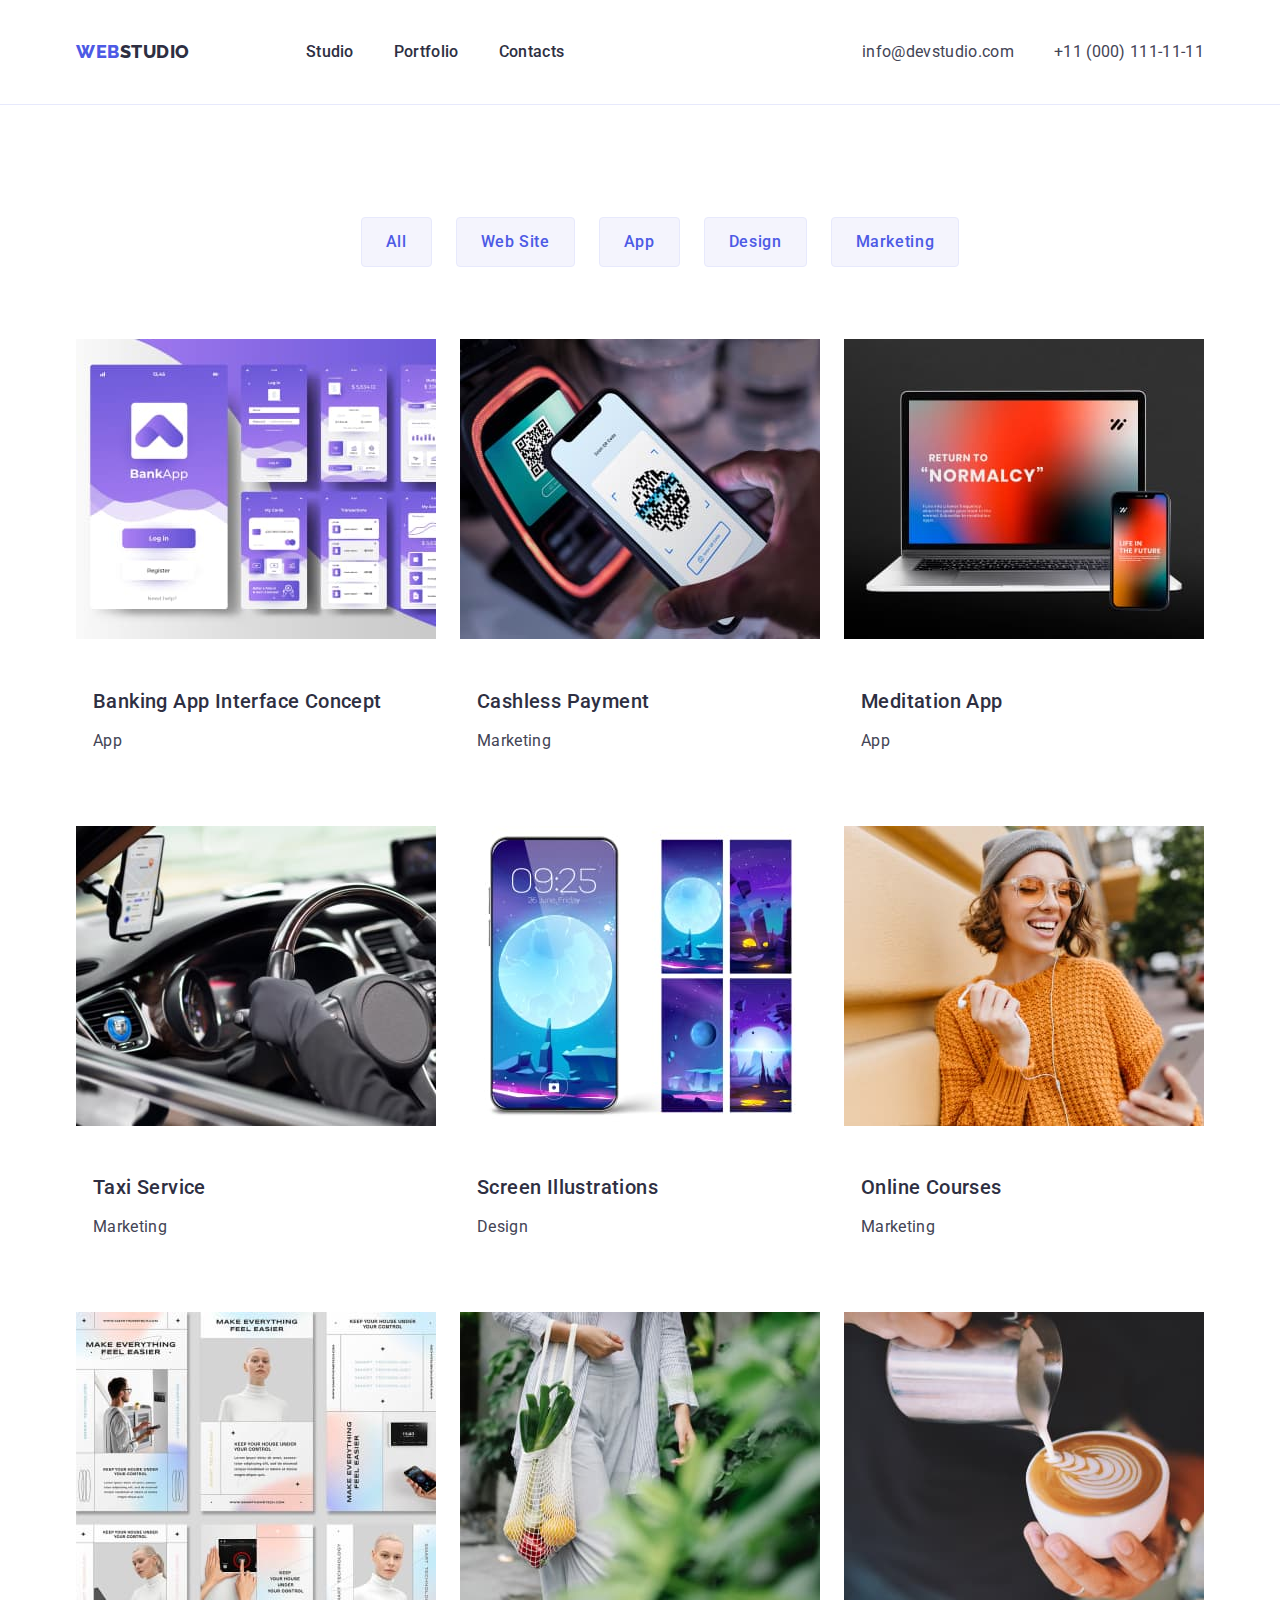
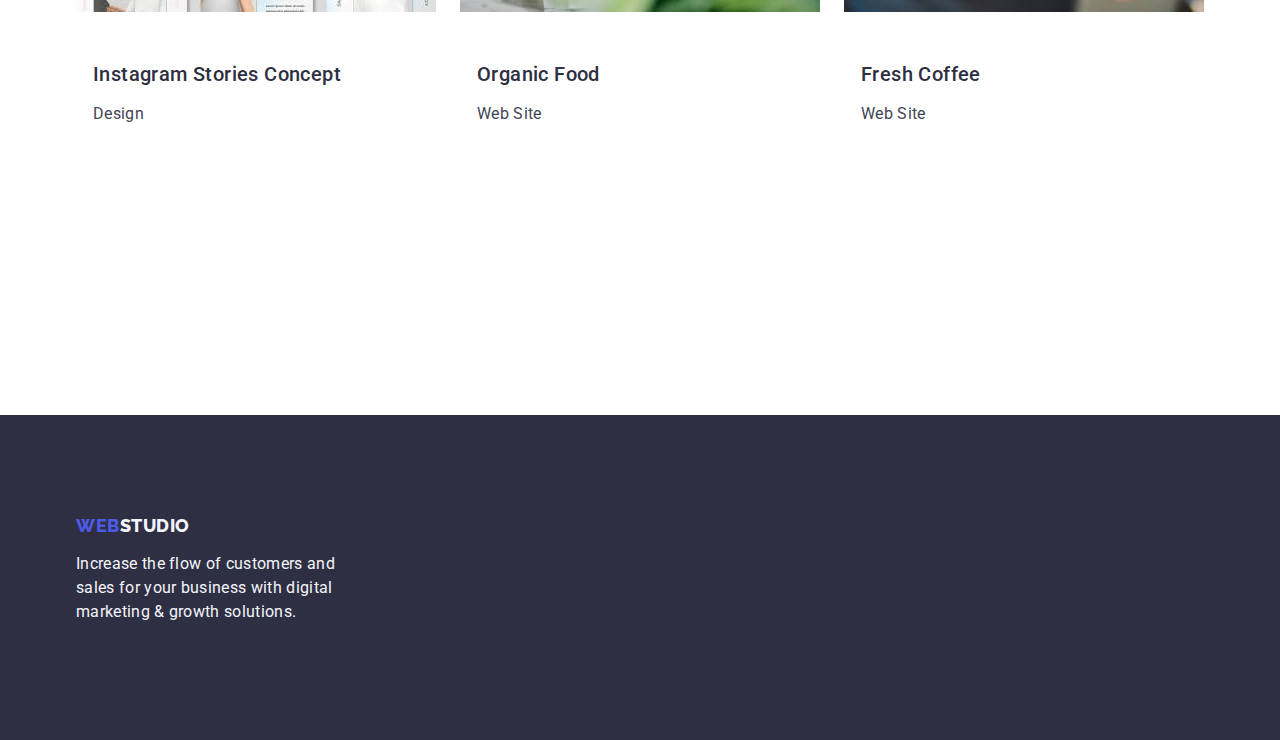
==== commit 48c6372b: "errors fixed1" ====
--- a/portfolio.html
+++ b/portfolio.html
@@ -5,7 +5,7 @@
     <meta http-equiv="X-UA-Compatible" content="IE=edge" />
     <meta name="viewport" content="width=device-width, initial-scale=1.0" />
     <title>Document</title>
-    <link rel="stylesheet" href="node_modules/modern-normalize/modern-normalize.css" />
+    <link rel="stylesheet" href="https://cdn.jsdelivr.net/npm/modern-normalize@1.1.0/modern-normalize.min.css" />
     <!-- Font sizes -->
     <link rel="preconnect" href="https://fonts.googleapis.com" />
     <link rel="preconnect" href="https://fonts.gstatic.com" crossorigin />
@@ -51,7 +51,7 @@
       <section class="filters">
         <div class="container">
           <h1 hidden>Filters Portfolio</h1>
-          <ul class="button-list list">
+          <ul class="button-list-filters">
             <li><button class="filter-button" type="button">All</button></li>
             <li><button class="filter-button" type="button">Web Site</button></li>
             <li><button class="filter-button" type="button">App</button></li>
@@ -66,7 +66,7 @@
                   <div class="portfolio-project-content">
                     <h2 class="about-header">Banking App Interface Concept</h2>
                     <p class="body-text">App</p>
-                  </div class="portfolio-project-content">
+                  </div>
                 </a>
               </li>
               <li class="portfolio link">
@@ -92,7 +92,7 @@
                   <img src="./images/portfolio/taxi1.jpg" alt="taxi" width="360" height="300" />
                   <div class="portfolio-project-content">
                     <h2 class="about-header">Taxi Service</h2>
-                  <p class="body-text">Marketing</p>
+                    <p class="body-text">Marketing</p>
                   </div>
                 </a>
               </li>
--- a/css/styles.css
+++ b/css/styles.css
@@ -35,6 +35,12 @@
   margin: 0 auto;
 }
 
+img {
+  display: block;
+  max-width: 100%;
+  height: auto;
+}
+
 /* Header styles */
 
 .header {
@@ -65,14 +71,14 @@
   gap: 40px;
 }
 .header-nav-item {
-  padding-top: 24px;
-  padding-bottom: 24px;
-  margin-right: 40px;
+  padding: 24px 0;
+  /* padding-bottom: 24px; */
+  /* margin-right: 40px; */
 }
 .contact-item {
   padding-top: 24px;
   padding-bottom: 24px;
-  margin-right: 40px;
+  /* margin-right: 40px; */
 }
 /* .address-list {
   list-style: none;
@@ -95,6 +101,7 @@
   list-style: none;
   color: var(--overlays-color);
   display: flex;
+  gap: 40px;
 }
 
 .address {
@@ -198,7 +205,7 @@
 /* About styles */
 
 .about {
-  padding-top: 120px;
+  padding: 120px 0;
   align-items: center;
 }
 
@@ -210,7 +217,7 @@
 }
 
 .about-link {
-  width: calc ((100%-72px)/4);
+  width: calc((100%-48px) / 4);
 }
 
 .link {
@@ -260,6 +267,7 @@
   text-align: center;
   letter-spacing: 0.02em;
   text-transform: capitalize;
+  margin-bottom: 72px;
 }
 .team-header {
   color: var(--overlays-color);
@@ -273,6 +281,7 @@
 }
 .team-list-card {
   background-color: var(--background-color);
+  border-radius: 0px 0px 4px 4px;
 }
 
 .team-body-text {
@@ -299,7 +308,7 @@
 /* Doing section */
 
 .doing {
-  padding-top: 120px;
+  padding-bottom: 120px;
   align-items: center;
 }
 
@@ -315,6 +324,7 @@
   text-decoration: none;
   text-transform: capitalize;
   align-items: center;
+  margin-bottom: 72px;
 }
 .doing-list {
   list-style: none;
@@ -324,7 +334,7 @@
 }
 
 .doing-link {
-  width: calc ((100%-72px)/3);
+  width: calc((100%-48px) / 3);
 }
 
 /* Our Team section */
@@ -353,6 +363,19 @@
 
 /* Main Portfolio */
 
+.filters {
+  padding: 96px 0 120px;
+}
+.button-list-filters {
+  list-style: none;
+  display: flex;
+  justify-content: center;
+  flex-wrap: wrap;
+  flex-direction: row;
+  margin-bottom: 72px;
+  gap: 24px;
+}
+
 .project-cards {
   margin: 72px auto 120px;
   width: 1158px;
@@ -396,6 +419,7 @@
 .portfolio-project-content {
   padding: 32px 16px;
   border: 1px solid var(--subtle-background-color);
+  border: 1px solid transparent;
 }
 
 .about-header {
@@ -408,15 +432,26 @@
   text-transform: capitalize;
   letter-spacing: 0.02em;
 }
+
 /* Footer styles */
 .page-footer {
   background: var(--overlays-color);
-  padding-top: 100px;
+  padding: 100px 0;
 }
 .logo link {
   text-decoration: none;
   display: inline-block;
   margin-bottom: 16px;
+  color: var(--ctas-links-color);
+  font-family: "Raleway", sans-serif;
+  font-style: normal;
+  font-weight: 800;
+  font-size: 18px;
+  line-height: 1.17;
+  align-items: center;
+  letter-spacing: 0.03em;
+  text-transform: uppercase;
+  text-decoration: none;
 }
 .logo-footer {
   color: var(--color-cloud);
@@ -430,7 +465,7 @@
   text-transform: uppercase;
   text-decoration: none;
 }
-.logo {
+/* .logo {
   color: var(--ctas-links-color);
   font-family: "Raleway", sans-serif;
   font-style: normal;
@@ -441,7 +476,7 @@
   letter-spacing: 0.03em;
   text-transform: uppercase;
   text-decoration: none;
-}
+} */
 .footer-text {
   color: var(--color-cloud);
   font-family: "Roboto";
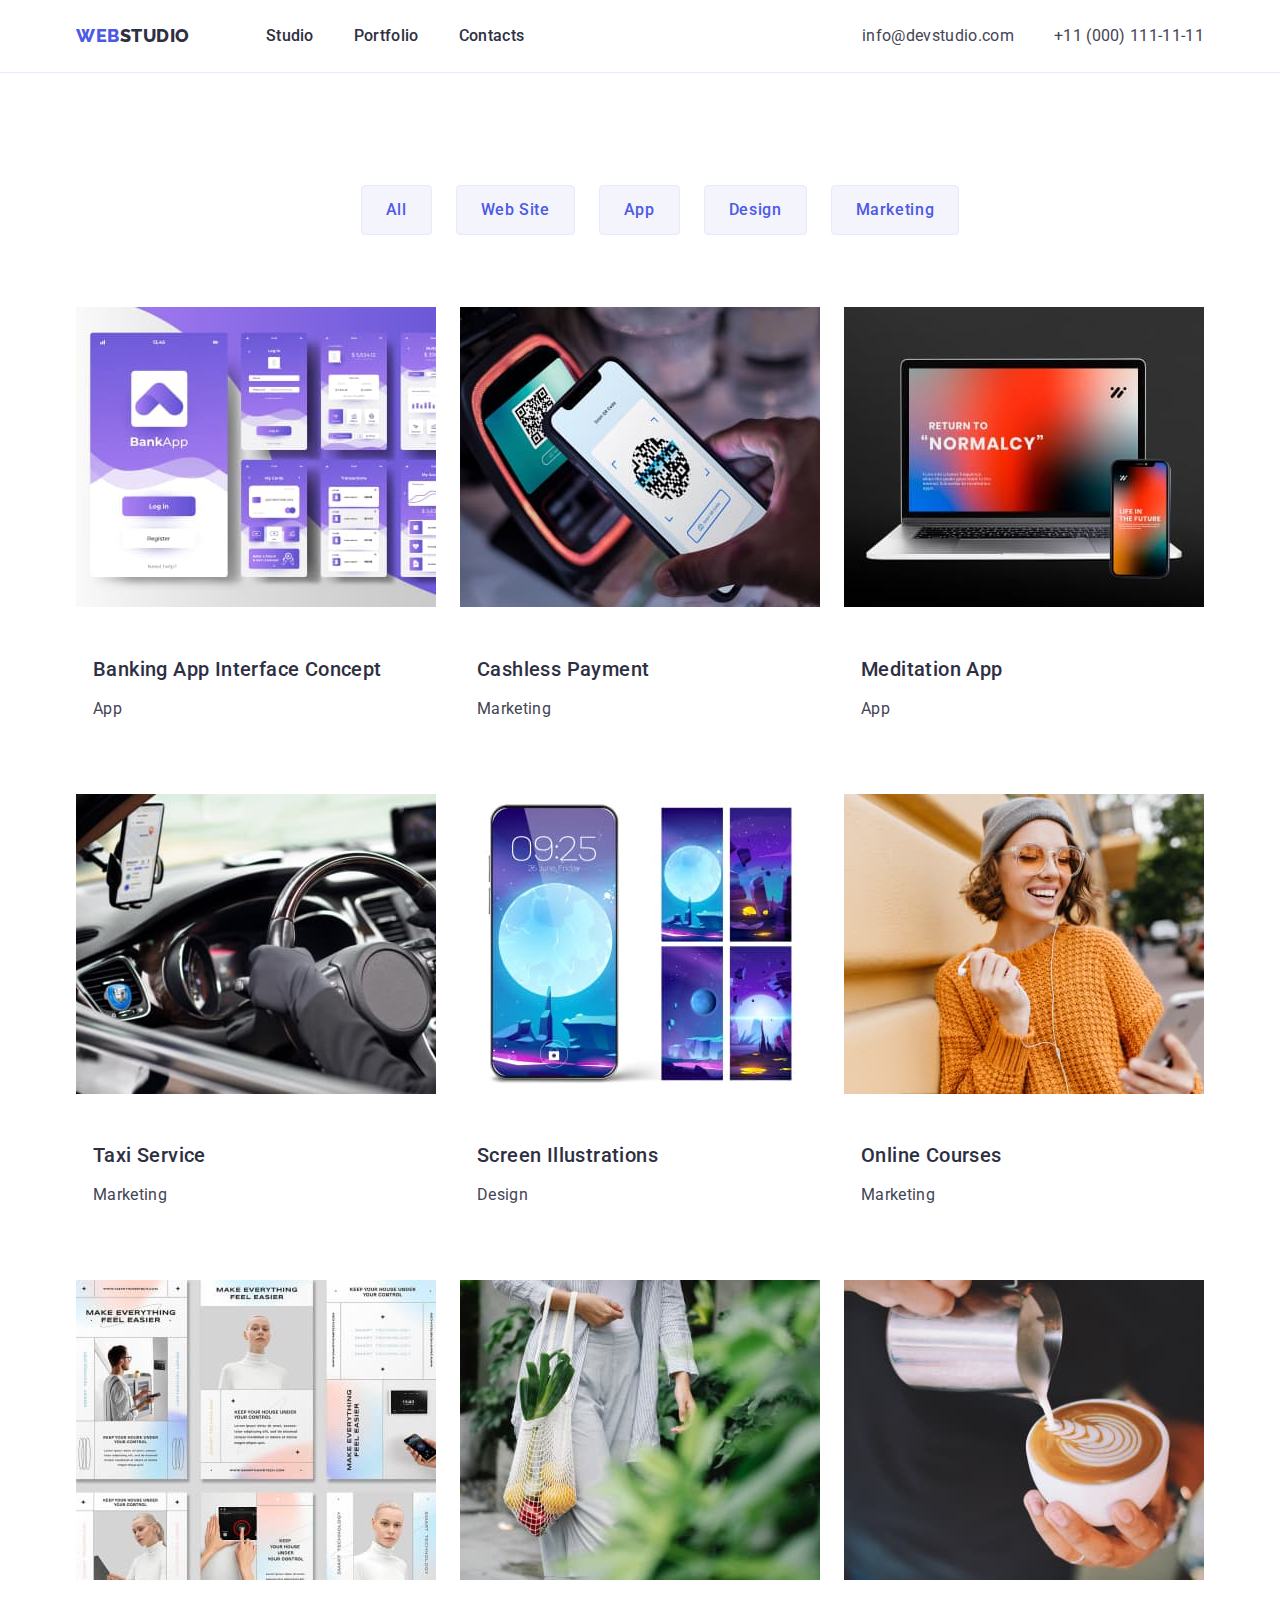
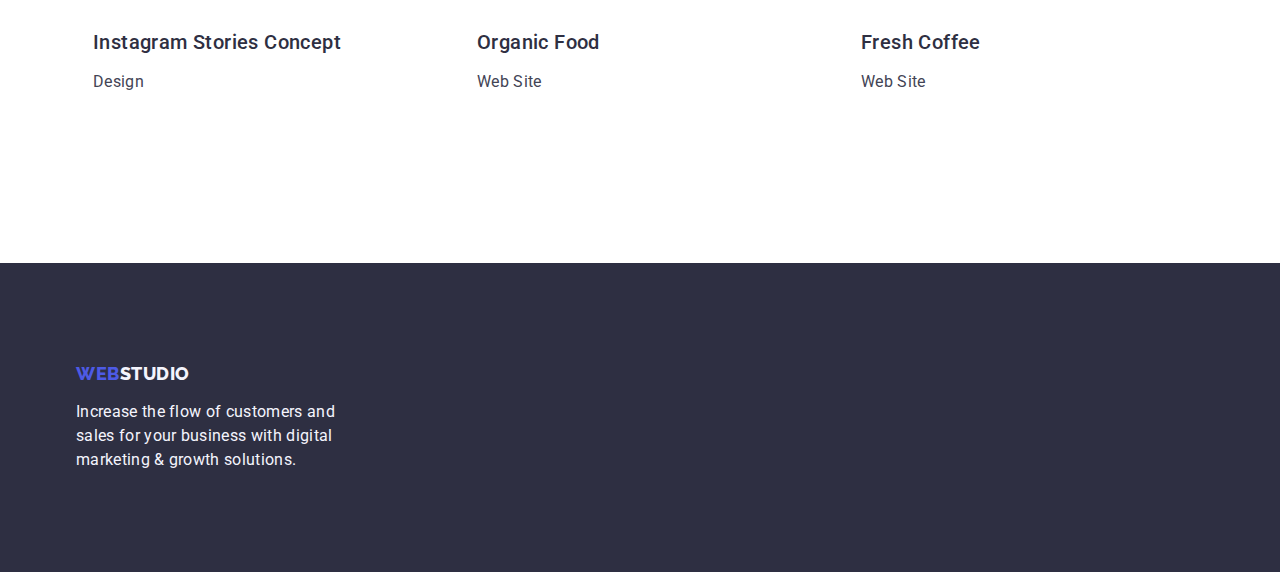
==== commit 92302879: "fixed margins" ====
--- a/portfolio.html
+++ b/portfolio.html
@@ -58,7 +58,6 @@
             <li><button class="filter-button" type="button">Design</button></li>
             <li><button class="filter-button" type="button">Marketing</button></li>
           </ul>
-          <div class="project-cards">
             <ul class="portfolio-list">
               <li class="portfolio link">
                 <a class="portfolio-item link">
@@ -138,7 +137,6 @@
                   <div class="portfolio-project-content">
                     <h2 class="about-header">Fresh Coffee</h2>
                     <p class="body-text">Web Site</p>
-                  </div>
                 </a>
               </li>
             </ul>
@@ -149,7 +147,7 @@
     <!-- Footer -->
     <footer class="page-footer">
       <div class="container">
-        <a class="logo link" href="./index.html"> Web<span class="logo-footer">Studio</span></a>
+        <a class="logo-link" href="./index.html"> Web<span class="logo-footer">Studio</span></a>
         <p class="footer-text">
           Increase the flow of customers and sales for your business with digital marketing & growth solutions.
         </p>
--- a/css/styles.css
+++ b/css/styles.css
@@ -51,38 +51,22 @@
   display: flex;
   align-items: center;
 }
-/* .visually-hidden {
-  position: absolute;
-  width: 1px;
-  height: 1px;
-  margin: -1px;
-  border: 0;
+
+.header-list {
+  list-style: none;
+  display: flex;
+  gap: 40px;
   padding: 0;
-
-  white-space: nowrap;
-  clip-path: inset(100%);
-  clip: rect(0 0 0 0);
-  overflow: hidden;
-} */
-
-.header-list {
-  list-style: none;
-  display: flex;
-  gap: 40px;
+  margin: 0;
 }
 .header-nav-item {
   padding: 24px 0;
-  /* padding-bottom: 24px; */
-  /* margin-right: 40px; */
 }
 .contact-item {
   padding-top: 24px;
   padding-bottom: 24px;
-  /* margin-right: 40px; */
-}
-/* .address-list {
-  list-style: none;
-} */
+}
+
 .link {
   text-decoration: none;
 }
@@ -102,6 +86,8 @@
   color: var(--overlays-color);
   display: flex;
   gap: 40px;
+  padding: 0;
+  margin: 0;
 }
 
 .address {
@@ -217,7 +203,7 @@
 }
 
 .about-link {
-  width: calc((100%-48px) / 4);
+  width: calc((100% - 72px) / 4);
 }
 
 .link {
@@ -278,12 +264,17 @@
   line-height: 1.2;
   text-align: center;
   letter-spacing: 0.02em;
+  margin-bottom: 8px;
 }
 .team-list-card {
   background-color: var(--background-color);
   border-radius: 0px 0px 4px 4px;
-}
-
+  width: calc((100% - 72px) / 4);
+}
+
+.team-text {
+  padding: 32px 16px;
+}
 .team-body-text {
   color: var(--body-text-color);
   font-size: 16px;
@@ -333,7 +324,7 @@
   align-items: center;
 }
 
-.doing-link {
+.doing-list-img {
   width: calc((100%-48px) / 3);
 }
 
@@ -341,7 +332,6 @@
 
 .team-list {
   list-style: none;
-  background: var(--background-color);
 }
 .button-list {
   list-style: none;
@@ -351,6 +341,9 @@
   padding-top: 96px;
   gap: 24px;
 }
+
+/* Main Portfolio */
+
 .portfolio-list {
   list-style: none;
   display: flex;
@@ -358,10 +351,10 @@
   flex-direction: row;
   align-items: flex-start;
   padding: 0px;
-  gap: 24px;
-}
-
-/* Main Portfolio */
+  column-gap: 24px;
+  row-gap: 24px;
+  margin: auto;
+}
 
 .filters {
   padding: 96px 0 120px;
@@ -376,11 +369,6 @@
   gap: 24px;
 }
 
-.project-cards {
-  margin: 72px auto 120px;
-  width: 1158px;
-}
-
 .filter-button {
   color: var(--ctas-links-color);
   background-color: var(--color-cloud);
@@ -409,11 +397,13 @@
 .filter-button:focus {
   color: var(--background-color);
   background-color: var(--ctas-color);
+  border: 1px solid transparent;
 }
 
 .portfolio {
   list-style: none;
   text-decoration: none;
+  width: calc((100% - 48px) / 3);
 }
 
 .portfolio-project-content {
@@ -431,6 +421,7 @@
   line-height: 1.2;
   text-transform: capitalize;
   letter-spacing: 0.02em;
+  margin-bottom: 8px;
 }
 
 /* Footer styles */
@@ -438,7 +429,7 @@
   background: var(--overlays-color);
   padding: 100px 0;
 }
-.logo link {
+.logo-link {
   text-decoration: none;
   display: inline-block;
   margin-bottom: 16px;
@@ -453,6 +444,7 @@
   text-transform: uppercase;
   text-decoration: none;
 }
+
 .logo-footer {
   color: var(--color-cloud);
   font-family: "Raleway", sans-serif;
@@ -465,18 +457,7 @@
   text-transform: uppercase;
   text-decoration: none;
 }
-/* .logo {
-  color: var(--ctas-links-color);
-  font-family: "Raleway", sans-serif;
-  font-style: normal;
-  font-weight: 800;
-  font-size: 18px;
-  line-height: 1.17;
-  align-items: center;
-  letter-spacing: 0.03em;
-  text-transform: uppercase;
-  text-decoration: none;
-} */
+
 .footer-text {
   color: var(--color-cloud);
   font-family: "Roboto";
@@ -487,4 +468,5 @@
   letter-spacing: 0.02em;
   text-decoration: none;
   max-width: 264px;
-}
+  margin: 0;
+}
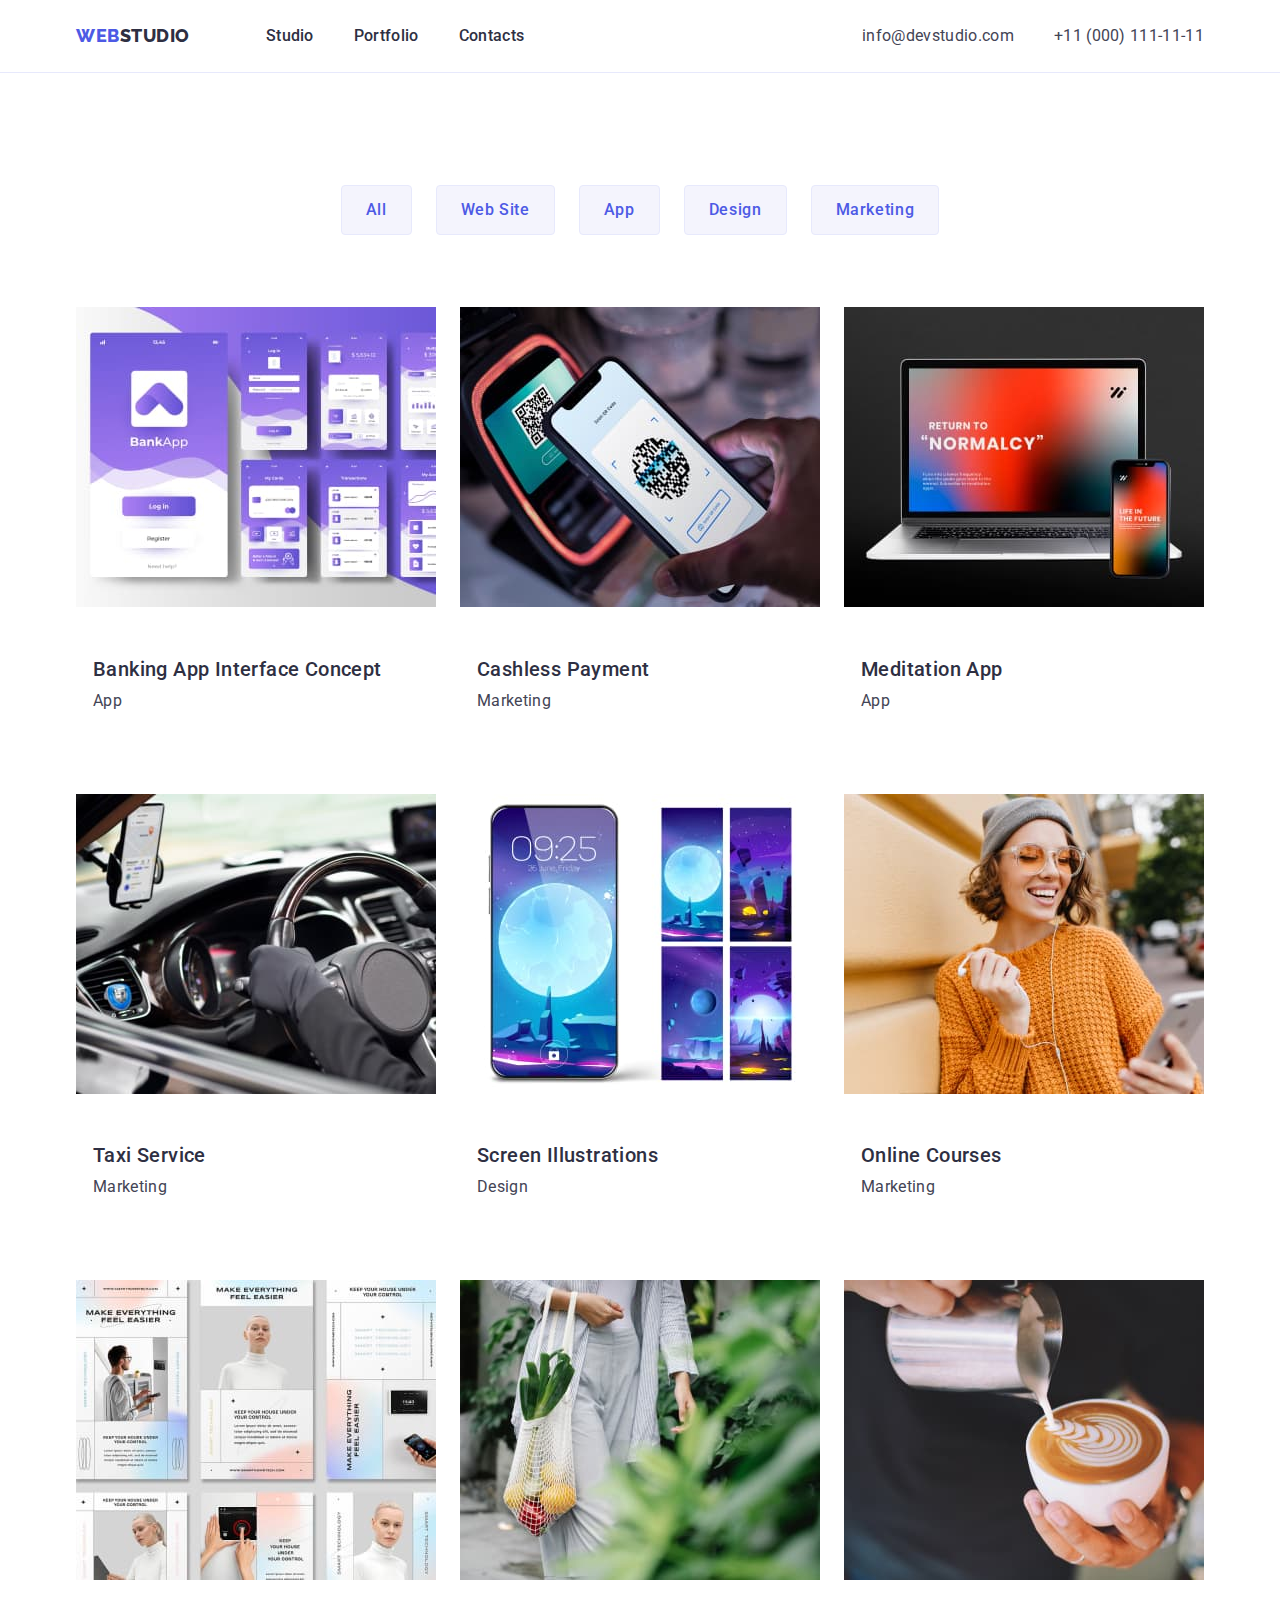
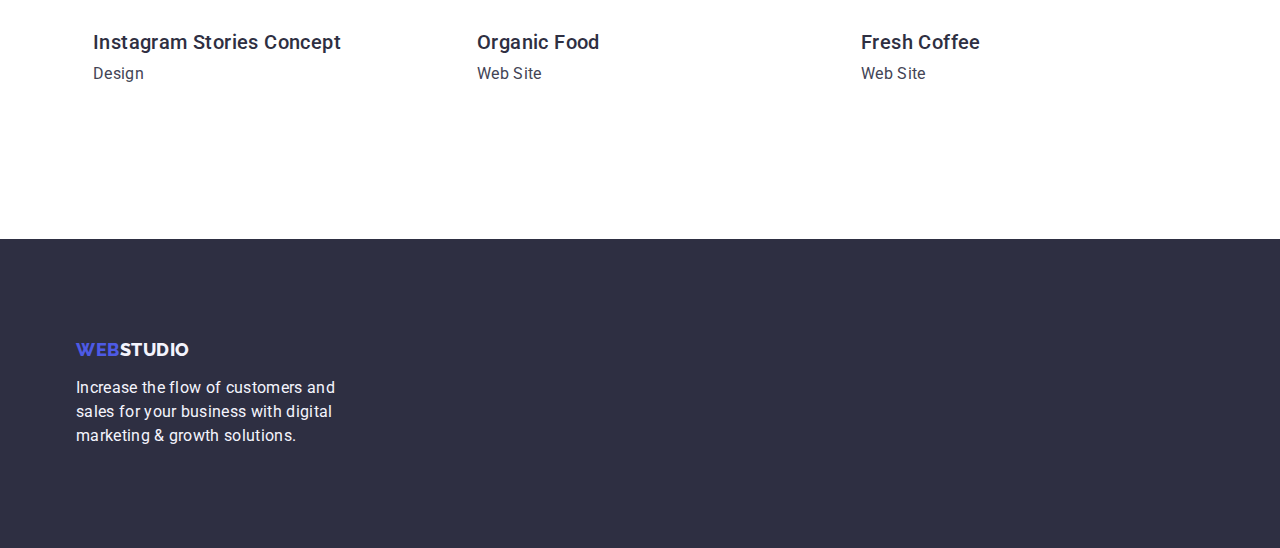
==== commit 8d4b3ca9: "portfolio card 9 fixed" ====
--- a/portfolio.html
+++ b/portfolio.html
@@ -58,89 +58,89 @@
             <li><button class="filter-button" type="button">Design</button></li>
             <li><button class="filter-button" type="button">Marketing</button></li>
           </ul>
-            <ul class="portfolio-list">
-              <li class="portfolio link">
-                <a class="portfolio-item link">
-                  <img src="./images/portfolio/banking.jpg" alt="banking" width="360" height="300" />
-                  <div class="portfolio-project-content">
-                    <h2 class="about-header">Banking App Interface Concept</h2>
-                    <p class="body-text">App</p>
-                  </div>
-                </a>
-              </li>
-              <li class="portfolio link">
-                <a class="portfolio-item link">
-                  <img src="./images/portfolio/cashless.jpg" alt="cashless" width="360" height="300" />
-                  <div class="portfolio-project-content">
-                    <h2 class="about-header">Cashless Payment</h2>
-                    <p class="body-text">Marketing</p>
-                  </div>
-                </a>
-              </li>
-              <li class="portfolio link">
-                <a class="portfolio-item link">
-                  <img src="./images/portfolio/meditation.jpg" alt="meditation" width="360" height="300" />
-                  <div class="portfolio-project-content">
-                    <h2 class="about-header">Meditation App</h2>
-                    <p class="body-text">App</p>
-                  </div>
-                </a>
-              </li>
-              <li class="portfolio link">
-                <a class="portfolio-item link">
-                  <img src="./images/portfolio/taxi1.jpg" alt="taxi" width="360" height="300" />
-                  <div class="portfolio-project-content">
-                    <h2 class="about-header">Taxi Service</h2>
-                    <p class="body-text">Marketing</p>
-                  </div>
-                </a>
-              </li>
-              <li class="portfolio link">
-                <a class="portfolio-item link">
-                  <img src="./images/portfolio/screen1.jpg" alt="screen" width="360" height="300" />
-                  <div class="portfolio-project-content">
-                    <h2 class="about-header">Screen Illustrations</h2>
-                    <p class="body-text">Design</p>
-                  </div>
-                </a>
-              </li>
-              <li class="portfolio link">
-                <a class="portfolio-item link">
-                  <img src="./images/portfolio/online1.jpg" alt="onliine" width="360" height="300" />
-                  <div class="portfolio-project-content">
-                    <h2 class="about-header">Online Courses</h2>
-                    <p class="body-text">Marketing</p>
-                  </div>
-                </a>
-              </li>
-              <li class="portfolio link">
-                <a class="portfolio-item link">
-                  <img src="./images/portfolio/instagram1.jpg" alt="instagram" width="360" height="300" />
-                  <div class="portfolio-project-content">
-                    <h2 class="about-header">Instagram Stories Concept</h2>
-                    <p class="body-text">Design</p>
-                  </div>
-                </a>
-              </li>
-              <li class="portfolio link">
-                <a class="portfolio-item link">
-                  <img src="./images/portfolio/organic1.jpg" alt="organic" width="360" height="300" />
-                  <div class="portfolio-project-content">
-                    <h2 class="about-header">Organic Food</h2>
-                    <p class="body-text">Web Site</p>
-                  </div>
-                </a>
-              </li>
-              <li class="portfolio link">
-                <a class="portfolio-item link">
-                  <img src="./images/portfolio/fresh1.jpg" alt="fresh" width="360" height="300" />
-                  <div class="portfolio-project-content">
-                    <h2 class="about-header">Fresh Coffee</h2>
-                    <p class="body-text">Web Site</p>
-                </a>
-              </li>
-            </ul>
-          </div>
+          <ul class="portfolio-list">
+            <li class="portfolio link">
+              <a class="portfolio-item link">
+                <img src="./images/portfolio/banking.jpg" alt="banking" width="360" height="300" />
+                <div class="portfolio-project-content">
+                  <h2 class="about-header">Banking App Interface Concept</h2>
+                  <p class="body-text">App</p>
+                </div>
+              </a>
+            </li>
+            <li class="portfolio link">
+              <a class="portfolio-item link">
+                <img src="./images/portfolio/cashless.jpg" alt="cashless" width="360" height="300" />
+                <div class="portfolio-project-content">
+                  <h2 class="about-header">Cashless Payment</h2>
+                  <p class="body-text">Marketing</p>
+                </div>
+              </a>
+            </li>
+            <li class="portfolio link">
+              <a class="portfolio-item link">
+                <img src="./images/portfolio/meditation.jpg" alt="meditation" width="360" height="300" />
+                <div class="portfolio-project-content">
+                  <h2 class="about-header">Meditation App</h2>
+                  <p class="body-text">App</p>
+                </div>
+              </a>
+            </li>
+            <li class="portfolio link">
+              <a class="portfolio-item link">
+                <img src="./images/portfolio/taxi1.jpg" alt="taxi" width="360" height="300" />
+                <div class="portfolio-project-content">
+                  <h2 class="about-header">Taxi Service</h2>
+                  <p class="body-text">Marketing</p>
+                </div>
+              </a>
+            </li>
+            <li class="portfolio link">
+              <a class="portfolio-item link">
+                <img src="./images/portfolio/screen1.jpg" alt="screen" width="360" height="300" />
+                <div class="portfolio-project-content">
+                  <h2 class="about-header">Screen Illustrations</h2>
+                  <p class="body-text">Design</p>
+                </div>
+              </a>
+            </li>
+            <li class="portfolio link">
+              <a class="portfolio-item link">
+                <img src="./images/portfolio/online1.jpg" alt="onliine" width="360" height="300" />
+                <div class="portfolio-project-content">
+                  <h2 class="about-header">Online Courses</h2>
+                  <p class="body-text">Marketing</p>
+                </div>
+              </a>
+            </li>
+            <li class="portfolio link">
+              <a class="portfolio-item link">
+                <img src="./images/portfolio/instagram1.jpg" alt="instagram" width="360" height="300" />
+                <div class="portfolio-project-content">
+                  <h2 class="about-header">Instagram Stories Concept</h2>
+                  <p class="body-text">Design</p>
+                </div>
+              </a>
+            </li>
+            <li class="portfolio link">
+              <a class="portfolio-item link">
+                <img src="./images/portfolio/organic1.jpg" alt="organic" width="360" height="300" />
+                <div class="portfolio-project-content">
+                  <h2 class="about-header">Organic Food</h2>
+                  <p class="body-text">Web Site</p>
+                </div>
+              </a>
+            </li>
+            <li class="portfolio link">
+              <a class="portfolio-item link">
+                <img src="./images/portfolio/fresh1.jpg" alt="organic" width="360" height="300" />
+                <div class="portfolio-project-content">
+                  <h2 class="about-header">Fresh Coffee</h2>
+                  <p class="body-text">Web Site</p>
+                </div>
+              </a>
+            </li>
+          </ul>
         </div>
       </section>
     </main>
--- a/css/styles.css
+++ b/css/styles.css
@@ -59,9 +59,9 @@
   padding: 0;
   margin: 0;
 }
-.header-nav-item {
+/* .header-nav-item {
   padding: 24px 0;
-}
+} */
 .contact-item {
   padding-top: 24px;
   padding-bottom: 24px;
@@ -132,6 +132,7 @@
   line-height: 1.5;
   letter-spacing: 0.02em;
   color: var(--overlays-color);
+  padding: 24px 0;
 }
 .menu-nav {
   list-style: none;
@@ -200,6 +201,8 @@
   display: flex;
   gap: 24px;
   align-items: center;
+  margin: 0;
+  padding: 0;
 }
 
 .about-link {
@@ -230,6 +233,7 @@
   font-style: normal;
   line-height: 1.5;
   letter-spacing: 0.02em;
+  margin: 0;
 }
 .main-title {
   font-size: 56px;
@@ -254,6 +258,7 @@
   letter-spacing: 0.02em;
   text-transform: capitalize;
   margin-bottom: 72px;
+  margin-top: 0;
 }
 .team-header {
   color: var(--overlays-color);
@@ -294,6 +299,8 @@
 .team-list {
   display: flex;
   gap: 24px;
+  margin: 0;
+  padding: 0;
 }
 
 /* Doing section */
@@ -316,12 +323,15 @@
   text-transform: capitalize;
   align-items: center;
   margin-bottom: 72px;
+  margin-top: 0;
 }
 .doing-list {
   list-style: none;
   display: flex;
   gap: 24px;
   align-items: center;
+  margin: 0;
+  padding: 0;
 }
 
 .doing-list-img {
@@ -352,7 +362,7 @@
   align-items: flex-start;
   padding: 0px;
   column-gap: 24px;
-  row-gap: 24px;
+  row-gap: 48px;
   margin: auto;
 }
 
@@ -366,6 +376,7 @@
   flex-wrap: wrap;
   flex-direction: row;
   margin-bottom: 72px;
+  padding: 0;
   gap: 24px;
 }
 
@@ -409,6 +420,7 @@
 .portfolio-project-content {
   padding: 32px 16px;
   border: 1px solid var(--subtle-background-color);
+  border-top: none;
   border: 1px solid transparent;
 }
 
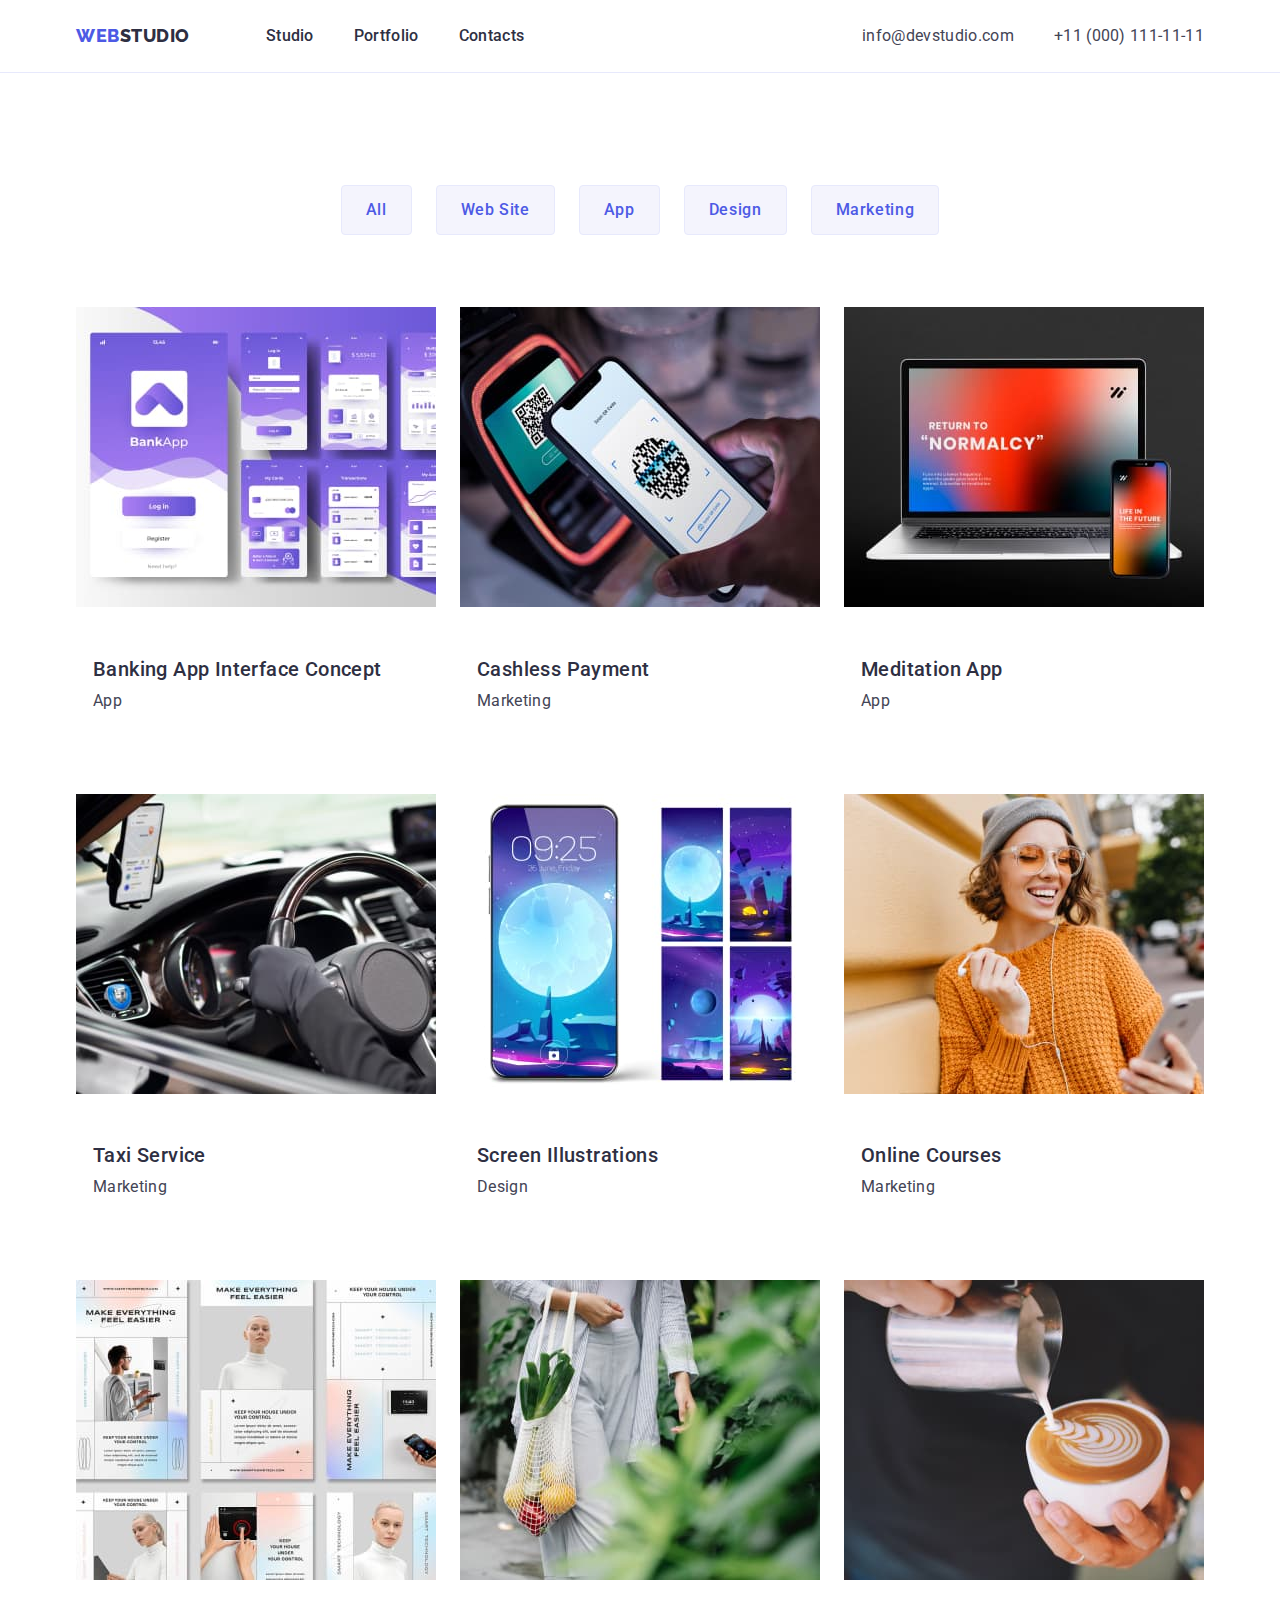
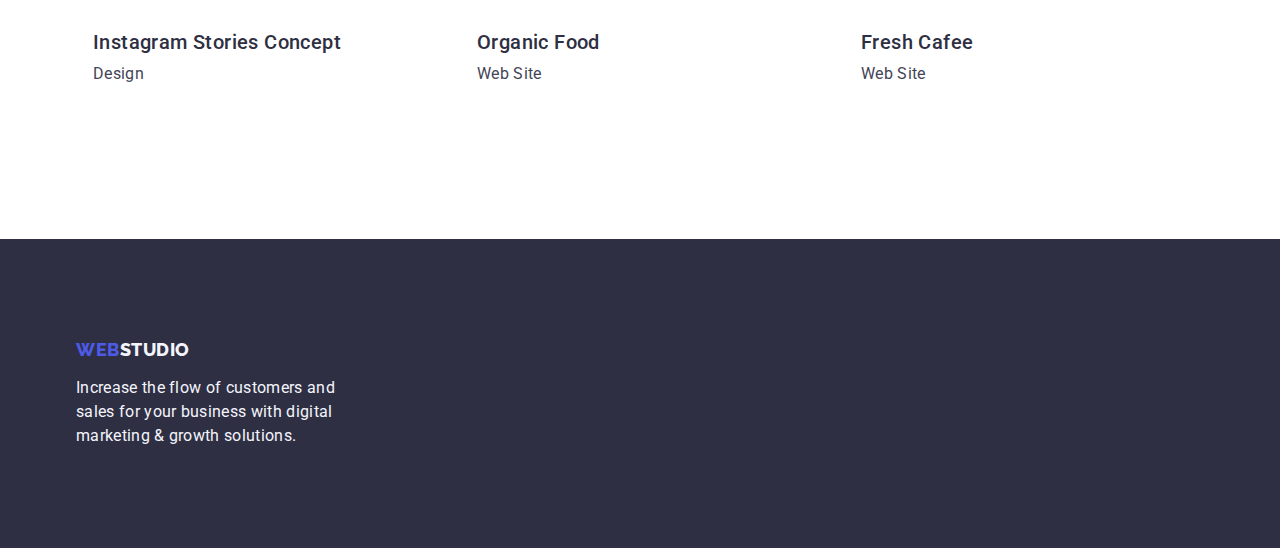
==== commit 41b6a19e: "another fixed portfolio card9" ====
--- a/portfolio.html
+++ b/portfolio.html
@@ -135,7 +135,7 @@
               <a class="portfolio-item link">
                 <img src="./images/portfolio/fresh1.jpg" alt="organic" width="360" height="300" />
                 <div class="portfolio-project-content">
-                  <h2 class="about-header">Fresh Coffee</h2>
+                  <h2 class="about-header">Fresh Cafee</h2>
                   <p class="body-text">Web Site</p>
                 </div>
               </a>
